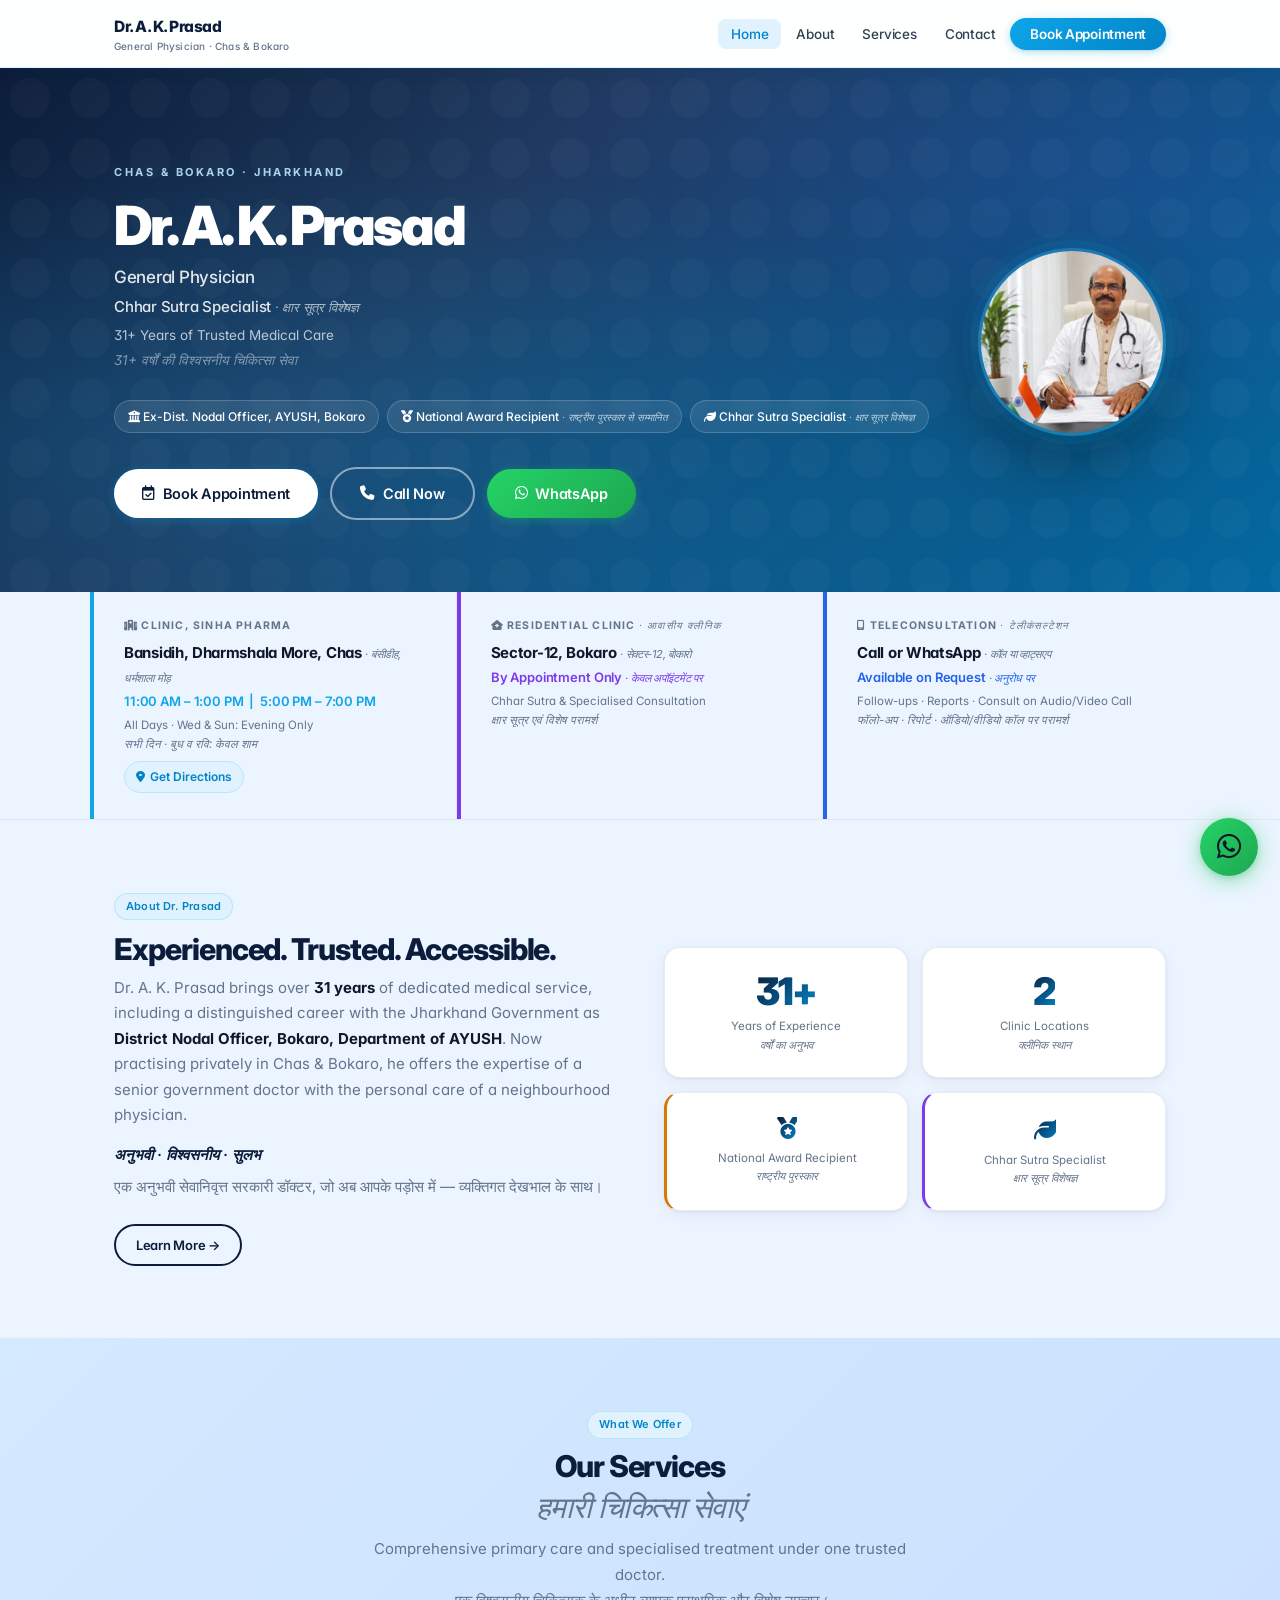
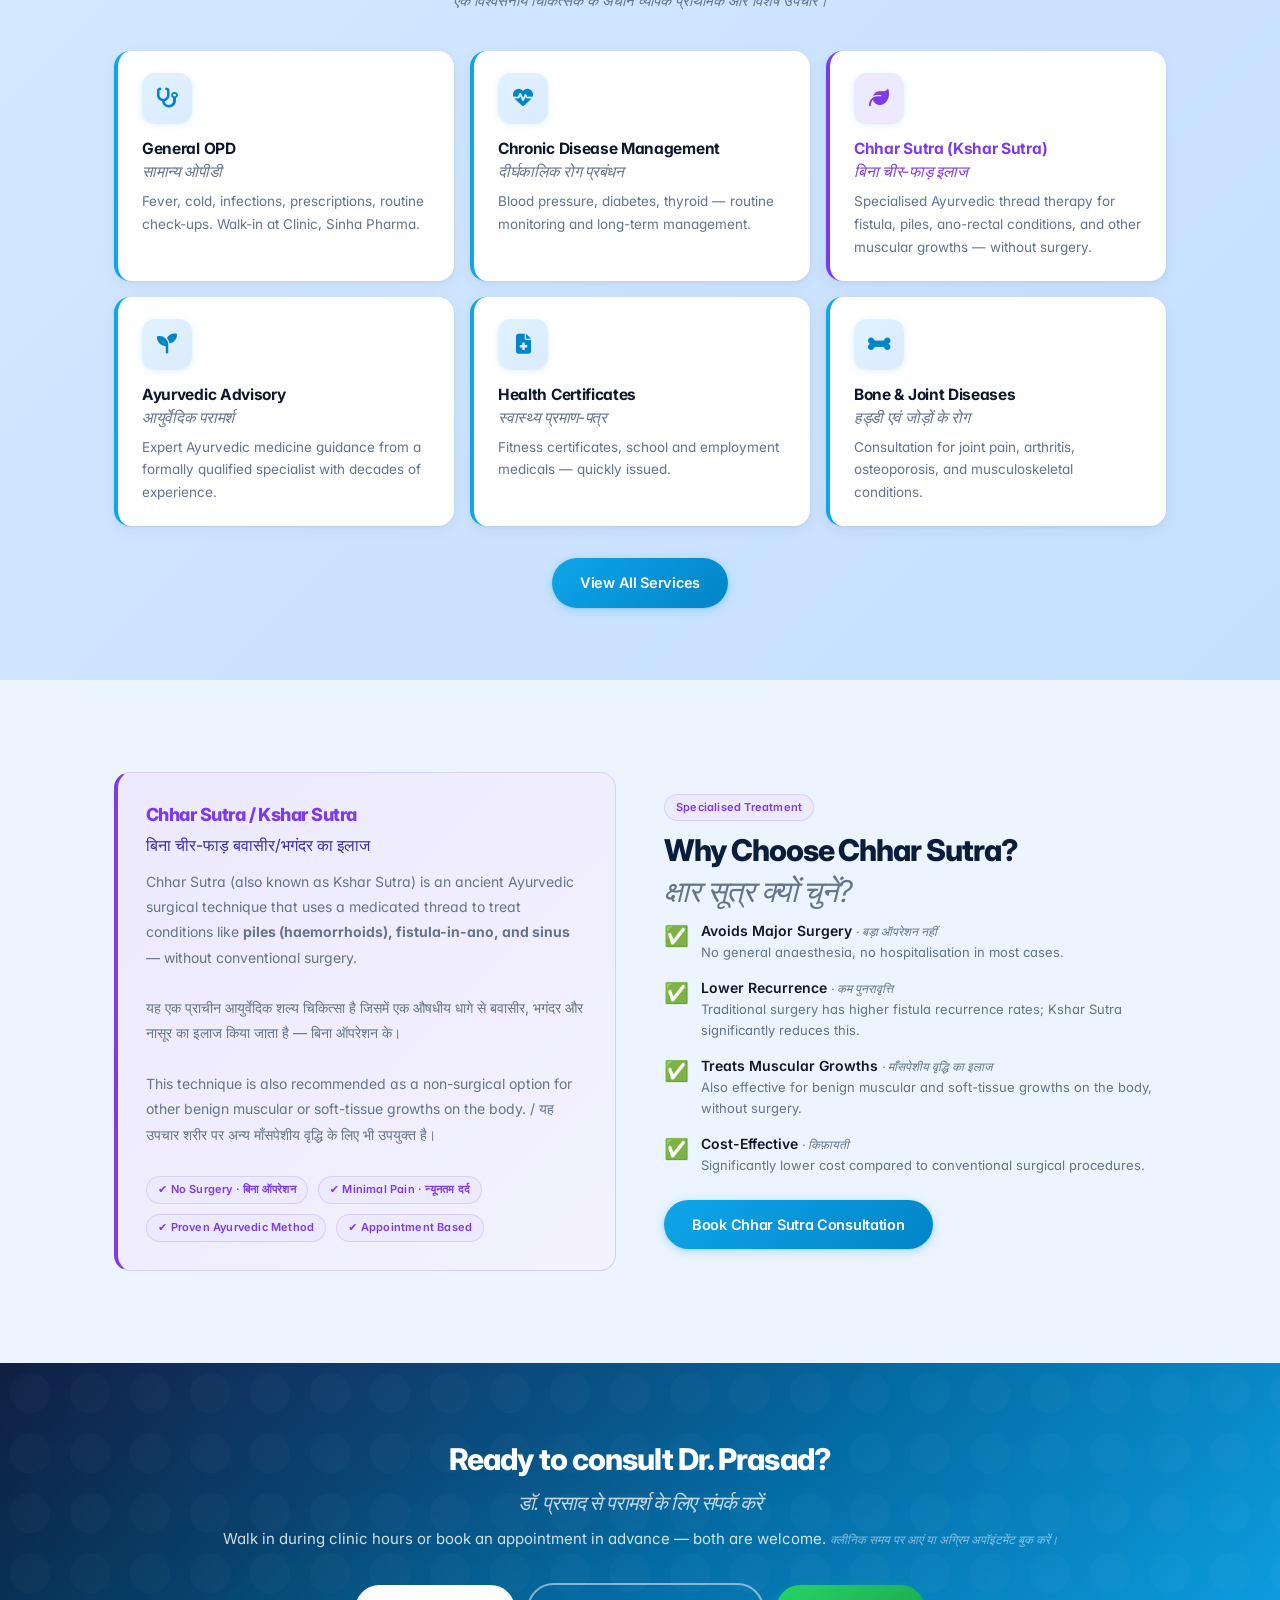
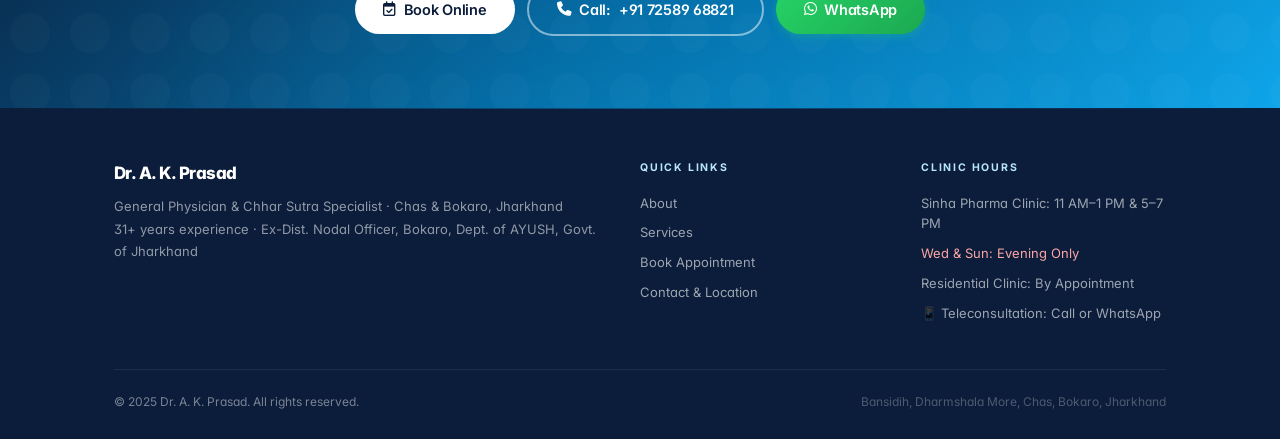
==== index.html @ d20ae463 "Initial deploy" ====
<!DOCTYPE html>
<html lang="en">
<head>
  <meta charset="UTF-8">
  <meta name="viewport" content="width=device-width, initial-scale=1.0">
  <!-- Primary Meta -->
  <meta name="description" content="Dr. A. K. Prasad — General Physician & Chhar Sutra Specialist in Chas & Bokaro, Jharkhand. 31+ years of trusted medical care. Ex-District Nodal Officer, AYUSH, Govt. of Jharkhand. Walk-in clinic at Bansidih, Dharmshala More, Chas.">
  <meta name="keywords" content="Dr Prasad, General Physician Chas, Bokaro doctor, Chhar Sutra specialist, Kshar Sutra Bokaro, AYUSH, Dharmshala More clinic, Sinha Pharma, डॉ प्रसाद, चास बोकारो डॉक्टर, बवासीर इलाज, भगंदर इलाज, क्षार सूत्र">
  <meta name="robots" content="index, follow">
  <meta name="author" content="Dr. A. K. Prasad">
  <meta name="geo.region" content="IN-JH">
  <meta name="geo.placename" content="Chas, Bokaro, Jharkhand, India">
  <!-- Open Graph -->
  <meta property="og:type" content="website">
  <meta property="og:locale" content="en_IN">
  <meta property="og:title" content="Dr. A. K. Prasad — General Physician & Chhar Sutra Specialist | Chas & Bokaro">
  <meta property="og:description" content="31+ years experience. Ex-Dist. Nodal Officer, AYUSH, Govt. of Jharkhand. Clinic at Bansidih, Dharmshala More, Chas. Walk-in & appointments available.">
  <!-- og:image: add when photo is available: <meta property="og:image" content="images/og-banner.jpg"> -->
  <!-- Twitter Card -->
  <meta name="twitter:card" content="summary">
  <meta name="twitter:title" content="Dr. A. K. Prasad | General Physician | Chas & Bokaro">
  <meta name="twitter:description" content="31+ years of trusted medical care. Chhar Sutra Specialist. Clinic at Bansidih, Dharmshala More, Chas, Bokaro, Jharkhand.">
  <title>Dr. A. K. Prasad | General Physician & Chhar Sutra Specialist | Chas, Bokaro</title>
  <link rel="stylesheet" href="css/style.css">
  <link rel="stylesheet" href="https://cdnjs.cloudflare.com/ajax/libs/font-awesome/6.5.1/css/all.min.css">
  <link rel="icon" href="data:image/svg+xml,<svg xmlns='http://www.w3.org/2000/svg' viewBox='0 0 100 100'><text y='.9em' font-size='90'>🩺</text></svg>">
  <!-- Structured Data — Physician + LocalBusiness -->
  <script type="application/ld+json">
  {
    "@context": "https://schema.org",
    "@type": ["Physician", "LocalBusiness"],
    "name": "Dr. A. K. Prasad",
    "description": "General Physician and Chhar Sutra (Kshar Sutra) Specialist with 31+ years of medical experience. Ex-District Nodal Officer, Bokaro, Department of AYUSH, Government of Jharkhand. National Award Recipient.",
    "medicalSpecialty": "GeneralPractice",
    "telephone": "+917258968821",
    "priceRange": "₹₹",
    "currenciesAccepted": "INR",
    "paymentAccepted": "Cash",
    "address": {
      "@type": "PostalAddress",
      "streetAddress": "Bansidih, Dharmshala More, Sinha Pharma",
      "addressLocality": "Chas",
      "addressRegion": "Jharkhand",
      "addressCountry": "IN"
    },
    "openingHoursSpecification": [
      {
        "@type": "OpeningHoursSpecification",
        "dayOfWeek": ["Monday","Tuesday","Wednesday","Thursday","Friday","Saturday"],
        "opens": "11:00",
        "closes": "13:00"
      },
      {
        "@type": "OpeningHoursSpecification",
        "dayOfWeek": ["Monday","Tuesday","Wednesday","Thursday","Friday","Saturday"],
        "opens": "17:00",
        "closes": "19:00"
      }
    ]
  }
  </script>
  <!-- Google Analytics 4 ─────────────────────────────────────────
       SETUP: analytics.google.com → Admin → Create property (free)
       Copy your Measurement ID and replace G-XXXXXXXXXX below (×2)
  ──────────────────────────────────────────────────────────────── -->
  <script async src="https://www.googletagmanager.com/gtag/js?id=G-XXXXXXXXXX"></script>
  <script>
    window.dataLayer = window.dataLayer || [];
    function gtag(){dataLayer.push(arguments);}
    gtag('js', new Date());
    gtag('config', 'G-XXXXXXXXXX', { send_page_view: true });
  </script>
</head>
<body>

<!-- NAVIGATION -->
<nav class="nav" role="navigation" aria-label="Main navigation">
  <div class="nav-inner">
    <a href="index.html" class="nav-logo">
      <span class="name">Dr. A. K. Prasad</span>
      <span class="tagline">General Physician · Chas &amp; Bokaro</span>
    </a>
    <ul class="nav-links" role="list">
      <li><a href="index.html">Home</a></li>
      <li><a href="about.html">About</a></li>
      <li><a href="services.html">Services</a></li>
      <li><a href="contact.html">Contact</a></li>
      <li><a href="appointment.html" class="btn-nav">Book Appointment</a></li>
    </ul>
    <button class="hamburger" id="hamburger" aria-label="Open menu" aria-expanded="false">
      <span></span><span></span><span></span>
    </button>
  </div>
</nav>
<div class="mobile-menu" id="mobileMenu" role="dialog" aria-label="Mobile navigation">
  <a href="index.html">Home</a>
  <a href="about.html">About</a>
  <a href="services.html">Services</a>
  <a href="contact.html">Contact</a>
  <a href="appointment.html" class="btn-mobile"><i class="fa-regular fa-calendar-check"></i> Book Appointment</a>
</div>

<!-- HERO -->
<header class="hero" role="banner">
  <div class="container">
    <div class="hero-inner">
      <div class="hero-content">
        <p class="hero-eyebrow">Chas &amp; Bokaro · Jharkhand</p>
        <h1 class="hero-name">Dr. A. K. Prasad</h1>
        <p class="hero-title">
          General Physician
        </p>
        <p class="hero-title" style="font-size:15px; margin-bottom:6px;">
          Chhar Sutra Specialist
          <span class="hi" style="display:inline; color:rgba(255,255,255,0.72); font-size:13px;"> · क्षार सूत्र विशेषज्ञ</span>
        </p>
        <p class="hero-subtitle">
          31+ Years of Trusted Medical Care
          <span class="hi" style="color:rgba(255,255,255,0.65); margin-top:4px;">31+ वर्षों की विश्वसनीय चिकित्सा सेवा</span>
        </p>
        <div class="hero-badges" role="list">
          <span class="hero-badge" role="listitem"><i class="fa-solid fa-building-columns"></i> Ex-Dist. Nodal Officer, AYUSH, Bokaro</span>
          <span class="hero-badge" role="listitem"><i class="fa-solid fa-medal"></i> National Award Recipient <span class="hi" style="display:inline; color:rgba(255,255,255,0.7); font-size:10px;">· राष्ट्रीय पुरस्कार से सम्मानित</span></span>
          <span class="hero-badge" role="listitem"><i class="fa-solid fa-leaf"></i> Chhar Sutra Specialist <span class="hi" style="display:inline; color:rgba(255,255,255,0.7); font-size:10px;">· क्षार सूत्र विशेषज्ञ</span></span>
        </div>
        <div class="btn-row">
          <a href="appointment.html#appt-heading" class="btn btn-primary" style="background:white; color:var(--green-deeper);">
            <i class="fa-regular fa-calendar-check"></i> Book Appointment
          </a>
          <a href="tel:+917258968821" class="btn btn-outline" style="border-color:rgba(255,255,255,0.5); color:white;">
            <i class="fa-solid fa-phone"></i> Call Now
          </a>
          <a href="https://wa.me/917258968821" class="btn btn-wa" target="_blank" rel="noopener">
            <i class="fa-brands fa-whatsapp"></i> WhatsApp
          </a>
        </div>
      </div>
      <div class="hero-photo" aria-label="Dr. A. K. Prasad photo">
        <img src="images/AKP_Image.jpeg" alt="Dr. A. K. Prasad — General Physician & Chhar Sutra Specialist, Chas & Bokaro">
      </div>
    </div>
  </div>
</header>

<!-- CLINIC TIMINGS STRIP -->
<div class="timing-strip" role="region" aria-label="Clinic timings">
  <div class="container" style="padding:0;">
    <div class="timing-cards">
      <div class="timing-card timing-card-accent-left">
        <div class="timing-card-label"><i class="fa-solid fa-hospital"></i> Clinic, Sinha Pharma</div>
        <div class="timing-card-name">
          Bansidih, Dharmshala More, Chas
          <span class="hi" style="display:inline; font-size:11px;">· बंसीडीह, धर्मशाला मोड़</span>
        </div>
        <div class="timing-card-hours">11:00 AM – 1:00 PM &nbsp;|&nbsp; 5:00 PM – 7:00 PM</div>
        <div class="timing-card-addr">
          All Days · Wed &amp; Sun: Evening Only
          <span class="hi">सभी दिन · बुध व रवि: केवल शाम</span>
        </div>
        <a href="https://maps.google.com/?q=Sinha+Pharma+Dharmshala+More+Bansidih+Chas+Bokaro+Jharkhand" target="_blank" rel="noopener" style="display:inline-flex; align-items:center; gap:5px; margin-top:9px; padding:5px 11px; background:#E0F2FE; color:#0284C7; border:1px solid #BAE6FD; border-radius:20px; font-size:12px; font-weight:600; text-decoration:none; transition:background 0.18s, color 0.18s;" onmouseover="this.style.background='#0284C7';this.style.color='#fff';" onmouseout="this.style.background='#E0F2FE';this.style.color='#0284C7';">
          <i class="fa-solid fa-location-dot"></i> Get Directions
        </a>
      </div>
      <div class="timing-card timing-card-accent-left2">
        <div class="timing-card-label">
          <i class="fa-solid fa-house-medical"></i> Residential Clinic
          <span class="hi" style="display:inline; font-size:10px;">· आवासीय क्लीनिक</span>
        </div>
        <div class="timing-card-name">
          Sector-12, Bokaro
          <span class="hi" style="display:inline; font-size:11px;">· सेक्टर-12, बोकारो</span>
        </div>
        <div class="timing-card-hours" style="color:var(--purple);">
          By Appointment Only
          <span class="hi" style="display:inline; font-size:11px; color:var(--purple);">· केवल अपॉइंटमेंट पर</span>
        </div>
        <div class="timing-card-addr">
          Chhar Sutra &amp; Specialised Consultation
          <span class="hi">क्षार सूत्र एवं विशेष परामर्श</span>
        </div>
      </div>
      <div class="timing-card timing-card-accent-left3">
        <div class="timing-card-label">
          <i class="fa-solid fa-mobile-screen"></i> Teleconsultation
          <span class="hi" style="display:inline; font-size:10px;">· टेलीकंसल्टेशन</span>
        </div>
        <div class="timing-card-name">
          Call or WhatsApp
          <span class="hi" style="display:inline; font-size:11px;">· कॉल या व्हाट्सएप</span>
        </div>
        <div class="timing-card-hours" style="color:#2563EB;">
          Available on Request
          <span class="hi" style="display:inline; font-size:11px; color:#2563EB;">· अनुरोध पर</span>
        </div>
        <div class="timing-card-addr">
          Follow-ups · Reports · Consult on Audio/Video Call
          <span class="hi">फॉलो-अप · रिपोर्ट · ऑडियो/वीडियो कॉल पर परामर्श</span>
        </div>
      </div>
    </div>
  </div>
</div>

<!-- ABOUT PREVIEW -->
<section class="section bg-white" aria-labelledby="about-heading">
  <div class="container">
    <div class="grid-2" style="align-items:center; gap:48px;">
      <div>
        <p class="badge badge-green" style="margin-bottom:12px;">About Dr. Prasad</p>
        <h2 class="section-title" id="about-heading">
          Experienced. Trusted. Accessible.
        </h2>
        <p style="font-size:15px; color:var(--text-muted); margin-bottom:16px; line-height:1.7;">
          Dr. A. K. Prasad brings over <strong style="color:var(--text)">31 years</strong> of dedicated medical service, including a distinguished career with the Jharkhand Government as <strong style="color:var(--text)">District Nodal Officer, Bokaro, Department of AYUSH</strong>. Now practising privately in Chas &amp; Bokaro, he offers the expertise of a senior government doctor with the personal care of a neighbourhood physician.
        </p>
        <p style="font-size:15px; color:var(--green-deeper); font-weight:600; font-style:italic; margin-bottom:8px; line-height:1.5;">
          अनुभवी · विश्वसनीय · सुलभ
        </p>
        <p style="font-size:15px; color:var(--text-muted); margin-bottom:24px; line-height:1.7;">
          एक अनुभवी सेवानिवृत्त सरकारी डॉक्टर, जो अब आपके पड़ोस में — व्यक्तिगत देखभाल के साथ।
        </p>
        <a href="about.html" class="btn btn-outline btn-sm">Learn More →</a>
      </div>
      <div class="grid-2" style="gap:14px;">
        <div class="stat-box">
          <div class="stat-num">31+</div>
          <div class="stat-label">
            Years of Experience
            <span class="hi" style="display:block; font-size:11px;">वर्षों का अनुभव</span>
          </div>
        </div>
        <div class="stat-box">
          <div class="stat-num">2</div>
          <div class="stat-label">
            Clinic Locations
            <span class="hi" style="display:block; font-size:11px;">क्लीनिक स्थान</span>
          </div>
        </div>
        <div class="stat-box" style="border-left: 3px solid var(--amber);">
          <div class="stat-num" style="color:var(--amber); font-size:22px;"><i class="fa-solid fa-medal"></i></div>
          <div class="stat-label">
            National Award Recipient
            <span class="hi" style="display:block; font-size:11px;">राष्ट्रीय पुरस्कार</span>
          </div>
        </div>
        <div class="stat-box" style="border-left: 3px solid var(--purple);">
          <div class="stat-num" style="color:var(--purple); font-size:24px;"><i class="fa-solid fa-leaf"></i></div>
          <div class="stat-label">
            Chhar Sutra Specialist
            <span class="hi" style="display:block; font-size:11px;">क्षार सूत्र विशेषज्ञ</span>
          </div>
        </div>
      </div>
    </div>
  </div>
</section>

<!-- SERVICES PREVIEW -->
<section class="section bg-green" aria-labelledby="services-heading">
  <div class="container">
    <div class="text-center">
      <p class="badge badge-green" style="margin-bottom:10px;">What We Offer</p>
      <h2 class="section-title" id="services-heading">
        Our Services
        <span class="hi">हमारी चिकित्सा सेवाएं</span>
      </h2>
      <p class="section-sub">
        Comprehensive primary care and specialised treatment under one trusted doctor.
        <span class="hi" style="display:block; margin-top:2px;">एक विश्वसनीय चिकित्सक के अधीन व्यापक प्राथमिक और विशेष उपचार।</span>
      </p>
    </div>
    <div class="grid-3" style="gap:16px;">
      <div class="service-card">
        <div class="card-icon"><i class="fa-solid fa-stethoscope"></i></div>
        <div class="card-title">
          General OPD
          <span class="hi">सामान्य ओपीडी</span>
        </div>
        <div class="card-body">Fever, cold, infections, prescriptions, routine check-ups. Walk-in at Clinic, Sinha Pharma.</div>
      </div>
      <div class="service-card">
        <div class="card-icon"><i class="fa-solid fa-heart-pulse"></i></div>
        <div class="card-title">
          Chronic Disease Management
          <span class="hi">दीर्घकालिक रोग प्रबंधन</span>
        </div>
        <div class="card-body">Blood pressure, diabetes, thyroid — routine monitoring and long-term management.</div>
      </div>
      <div class="service-card purple">
        <div class="card-icon" style="background:var(--purple-light);"><i class="fa-solid fa-leaf" style="color:var(--purple);"></i></div>
        <div class="card-title" style="color:var(--purple);">
          Chhar Sutra (Kshar Sutra)
          <span class="hi" style="color:var(--purple);">बिना चीर-फाड़ इलाज</span>
        </div>
        <div class="card-body">Specialised Ayurvedic thread therapy for fistula, piles, ano-rectal conditions, and other muscular growths — without surgery.</div>
      </div>
      <div class="service-card">
        <div class="card-icon"><i class="fa-solid fa-seedling"></i></div>
        <div class="card-title">
          Ayurvedic Advisory
          <span class="hi">आयुर्वेदिक परामर्श</span>
        </div>
        <div class="card-body">Expert Ayurvedic medicine guidance from a formally qualified specialist with decades of experience.</div>
      </div>
      <div class="service-card">
        <div class="card-icon"><i class="fa-solid fa-file-medical"></i></div>
        <div class="card-title">
          Health Certificates
          <span class="hi">स्वास्थ्य प्रमाण-पत्र</span>
        </div>
        <div class="card-body">Fitness certificates, school and employment medicals — quickly issued.</div>
      </div>
      <div class="service-card">
        <div class="card-icon"><i class="fa-solid fa-bone"></i></div>
        <div class="card-title">
          Bone &amp; Joint Diseases
          <span class="hi">हड्डी एवं जोड़ों के रोग</span>
        </div>
        <div class="card-body">Consultation for joint pain, arthritis, osteoporosis, and musculoskeletal conditions.</div>
      </div>
    </div>
    <div style="text-align:center; margin-top:32px;">
      <a href="services.html" class="btn btn-primary">View All Services</a>
    </div>
  </div>
</section>

<!-- CHHAR SUTRA SPOTLIGHT -->
<section class="section bg-white" aria-labelledby="chhar-heading">
  <div class="container">
    <div class="grid-2" style="align-items:center; gap:48px;">
      <div class="chhar-highlight">
        <div class="title">Chhar Sutra / Kshar Sutra</div>
        <div class="hindi">बिना चीर-फाड़ बवासीर/भगंदर का इलाज</div>
        <p>
          Chhar Sutra (also known as Kshar Sutra) is an ancient Ayurvedic surgical technique that uses a medicated thread to treat conditions like <strong>piles (haemorrhoids), fistula-in-ano, and sinus</strong> — without conventional surgery.
        </p>
        <br>
        <p>
          यह एक प्राचीन आयुर्वेदिक शल्य चिकित्सा है जिसमें एक औषधीय धागे से बवासीर, भगंदर और नासूर का इलाज किया जाता है — बिना ऑपरेशन के।
        </p>
        <br>
        <p>
          This technique is also recommended as a non-surgical option for other benign muscular or soft-tissue growths on the body. / यह उपचार शरीर पर अन्य माँसपेशीय वृद्धि के लिए भी उपयुक्त है।
        </p>
        <br>
        <div style="display:flex; gap:10px; flex-wrap:wrap; margin-top:4px;">
          <span class="badge badge-purple">✔ No Surgery · बिना ऑपरेशन</span>
          <span class="badge badge-purple">✔ Minimal Pain · न्यूनतम दर्द</span>
          <span class="badge badge-purple">✔ Proven Ayurvedic Method</span>
          <span class="badge badge-purple">✔ Appointment Based</span>
        </div>
      </div>
      <div>
        <p class="badge badge-purple" style="margin-bottom:12px;">Specialised Treatment</p>
        <h2 class="section-title" id="chhar-heading">
          Why Choose Chhar Sutra?
          <span class="hi">क्षार सूत्र क्यों चुनें?</span>
        </h2>
        <div style="display:flex; flex-direction:column; gap:14px; margin-top:4px;">
          <div style="display:flex; gap:12px; align-items:flex-start;">
            <span style="font-size:20px; flex-shrink:0;">✅</span>
            <div>
              <div style="font-size:14px; font-weight:600; color:var(--text);">
                Avoids Major Surgery
                <span class="hi" style="display:inline; font-size:12px;">· बड़ा ऑपरेशन नहीं</span>
              </div>
              <div style="font-size:13px; color:var(--text-muted);">No general anaesthesia, no hospitalisation in most cases.</div>
            </div>
          </div>
          <div style="display:flex; gap:12px; align-items:flex-start;">
            <span style="font-size:20px; flex-shrink:0;">✅</span>
            <div>
              <div style="font-size:14px; font-weight:600; color:var(--text);">
                Lower Recurrence
                <span class="hi" style="display:inline; font-size:12px;">· कम पुनरावृत्ति</span>
              </div>
              <div style="font-size:13px; color:var(--text-muted);">Traditional surgery has higher fistula recurrence rates; Kshar Sutra significantly reduces this.</div>
            </div>
          </div>
          <div style="display:flex; gap:12px; align-items:flex-start;">
            <span style="font-size:20px; flex-shrink:0;">✅</span>
            <div>
              <div style="font-size:14px; font-weight:600; color:var(--text);">
                Treats Muscular Growths
                <span class="hi" style="display:inline; font-size:12px;">· माँसपेशीय वृद्धि का इलाज</span>
              </div>
              <div style="font-size:13px; color:var(--text-muted);">Also effective for benign muscular and soft-tissue growths on the body, without surgery.</div>
            </div>
          </div>
          <div style="display:flex; gap:12px; align-items:flex-start;">
            <span style="font-size:20px; flex-shrink:0;">✅</span>
            <div>
              <div style="font-size:14px; font-weight:600; color:var(--text);">
                Cost-Effective
                <span class="hi" style="display:inline; font-size:12px;">· किफ़ायती</span>
              </div>
              <div style="font-size:13px; color:var(--text-muted);">Significantly lower cost compared to conventional surgical procedures.</div>
            </div>
          </div>
        </div>
        <div style="margin-top:24px;">
          <a href="appointment.html#appt-heading" class="btn btn-primary">Book Chhar Sutra Consultation</a>
        </div>
      </div>
    </div>
  </div>
</section>

<!-- CTA BANNER -->
<section class="cta-banner" aria-label="Book appointment call to action">
  <div class="container">
    <h2>
      Ready to consult Dr. Prasad?
      <span class="hi" style="color:rgba(255,255,255,0.75); font-size:20px; font-weight:400; margin-top:6px;">डॉ. प्रसाद से परामर्श के लिए संपर्क करें</span>
    </h2>
    <p>
      Walk in during clinic hours or book an appointment in advance — both are welcome.
      <span class="hi" style="display:inline; color:rgba(255,255,255,0.65); font-size:12px;"> क्लीनिक समय पर आएं या अग्रिम अपॉइंटमेंट बुक करें।</span>
    </p>
    <div class="btn-row" style="justify-content:center;">
      <a href="appointment.html#appt-heading" class="btn" style="background:white; color:var(--green-deeper);"><i class="fa-regular fa-calendar-check"></i> Book Online</a>
      <a href="tel:+917258968821" class="btn btn-outline" style="border-color:rgba(255,255,255,0.5);color:white;"><i class="fa-solid fa-phone"></i> Call: <span class="phone-num">+91 72589 68821</span></a>
      <a href="https://wa.me/917258968821" class="btn btn-wa" target="_blank" rel="noopener"><i class="fa-brands fa-whatsapp"></i> WhatsApp</a>
    </div>
  </div>
</section>

<!-- FOOTER -->
<footer class="footer" role="contentinfo">
  <div class="container">
    <div class="footer-grid">
      <div class="footer-brand">
        <div class="name">Dr. A. K. Prasad</div>
        <p class="desc">General Physician &amp; Chhar Sutra Specialist · Chas &amp; Bokaro, Jharkhand<br>31+ years experience · Ex-Dist. Nodal Officer, Bokaro, Dept. of AYUSH, Govt. of Jharkhand</p>
      </div>
      <div class="footer-col">
        <h4>Quick Links</h4>
        <a href="about.html">About</a>
        <a href="services.html">Services</a>
        <a href="appointment.html#appt-heading">Book Appointment</a>
        <a href="contact.html">Contact &amp; Location</a>
      </div>
      <div class="footer-col">
        <h4>Clinic Hours</h4>
        <a href="contact.html">Sinha Pharma Clinic: 11 AM–1 PM &amp; 5–7 PM</a>
        <a href="contact.html" style="color:#FCA5A5;">Wed &amp; Sun: Evening Only</a>
        <a href="contact.html">Residential Clinic: By Appointment</a>
        <a href="appointment.html#appt-heading">📱 Teleconsultation: Call or WhatsApp</a>
      </div>
    </div>
    <div class="footer-bottom">
      <p>© 2025 Dr. A. K. Prasad. All rights reserved.</p>
      <p style="font-size:12px; opacity:0.6;">Bansidih, Dharmshala More, Chas, Bokaro, Jharkhand</p>
    </div>
  </div>
</footer>

<!-- WhatsApp Floating Button -->
<a href="https://wa.me/917258968821" class="wa-float" target="_blank" rel="noopener" aria-label="Chat on WhatsApp"><i class="fa-brands fa-whatsapp"></i></a>

<script src="js/main.js"></script>
</body>
</html>
---- css/style.css ----
/* ============================================================
   Dr. A. K. Prasad — Website Stylesheet
   Mobile-first · Performance-optimised · Bilingual
   ============================================================ */

@import url('https://fonts.googleapis.com/css2?family=Inter:ital,wght@0,300;0,400;0,500;0,600;0,700;0,800;0,900;1,400&display=swap');

/* --- CSS Variables ----------------------------------------- */
:root {
  --green:        #0EA5E9;
  --green-dark:   #0284C7;
  --green-deeper: #0B1D3A;
  --green-light:  #E0F2FE;
  --green-mid:    #BAE6FD;
  --purple:       #7C3AED;
  --purple-light: #EDE9FE;
  --amber:        #D97706;
  --amber-light:  #FEF3C7;
  --white:        #FFFFFF;
  --bg:           #E8F2FF;
  --card-bg:      #FFFFFF;
  --text:         #0F172A;
  --text-mid:     #334155;
  --text-muted:   #64748B;
  --border:       #BAE6FD;
  --border-light: #E2E8F0;

  --shadow-sm:    0 1px 2px rgba(15,23,42,0.05);
  --shadow:       0 1px 3px rgba(15,23,42,0.06), 0 4px 16px rgba(15,23,42,0.05);
  --shadow-md:    0 4px 16px rgba(15,23,42,0.08), 0 1px 4px rgba(15,23,42,0.05);
  --shadow-hover: 0 8px 32px rgba(14,165,233,0.16), 0 2px 8px rgba(15,23,42,0.07);
  --shadow-blue:  0 8px 24px rgba(14,165,233,0.22), 0 2px 8px rgba(15,23,42,0.06);

  --radius:    16px;
  --radius-sm: 10px;
  --radius-xs: 6px;

  --ease:      cubic-bezier(0.4, 0, 0.2, 1);
  --ease-out:  cubic-bezier(0, 0, 0.2, 1);
  --ease-spring: cubic-bezier(0.34, 1.56, 0.64, 1);

  --font:   'Inter', -apple-system, BlinkMacSystemFont, 'Segoe UI', system-ui, sans-serif;
  --nav-h:  68px;
}

/* --- Reset -------------------------------------------------- */
*, *::before, *::after { box-sizing: border-box; margin: 0; padding: 0; }
html { scroll-behavior: smooth; -webkit-text-size-adjust: 100%; }
body {
  font-family: var(--font);
  background: var(--bg);
  color: var(--text);
  line-height: 1.6;
  font-size: 16px;
  min-height: 100vh;
  -webkit-font-smoothing: antialiased;
  -moz-osx-font-smoothing: grayscale;
  font-feature-settings: 'cv11','ss01';
}
img { max-width: 100%; display: block; }
a { color: inherit; text-decoration: none; }
button { cursor: pointer; font-family: var(--font); }
ul { list-style: none; }

/* --- Navigation -------------------------------------------- */
.nav {
  position: sticky; top: 0; z-index: 100;
  background: rgba(255,255,255,0.95);
  backdrop-filter: blur(20px) saturate(180%);
  -webkit-backdrop-filter: blur(20px) saturate(180%);
  border-bottom: 1px solid rgba(186,230,253,0.5);
  box-shadow: 0 1px 0 rgba(14,165,233,0.06), 0 4px 16px rgba(15,23,42,0.04);
  height: var(--nav-h);
  display: flex; align-items: center;
  transition: box-shadow 0.3s var(--ease);
}
.nav-inner {
  width: 100%; max-width: 1100px; margin: 0 auto;
  padding: 0 24px;
  display: flex; align-items: center; justify-content: space-between; gap: 16px;
}
.nav-logo { display: flex; flex-direction: column; text-decoration: none; }
.nav-logo .name {
  font-size: 15.5px; font-weight: 800;
  color: var(--green-deeper);
  white-space: nowrap;
  letter-spacing: -0.03em;
}
.nav-logo .tagline {
  font-size: 10px; color: var(--text-muted);
  line-height: 1.2; white-space: nowrap;
  letter-spacing: 0.02em; font-weight: 500;
}
.nav-links { display: flex; align-items: center; gap: 2px; }
.nav-links a {
  padding: 7px 13px;
  font-size: 13.5px; font-weight: 500;
  color: var(--text-mid);
  border-radius: 8px;
  transition: color 0.18s var(--ease), background 0.18s var(--ease);
  letter-spacing: -0.015em;
  position: relative;
}
.nav-links a:hover:not(.btn-nav),
.nav-links a.active:not(.btn-nav) {
  color: var(--green-dark);
  background: var(--green-light);
}
.nav-links .btn-nav {
  background: linear-gradient(135deg, var(--green) 0%, var(--green-dark) 100%);
  color: var(--white) !important;
  padding: 8px 20px !important;
  border-radius: 100px;
  font-size: 13.5px; font-weight: 600;
  letter-spacing: -0.02em;
  box-shadow: 0 2px 10px rgba(14,165,233,0.32), 0 1px 2px rgba(15,23,42,0.1);
  transition: all 0.22s var(--ease-spring);
}
.nav-links .btn-nav:hover {
  background: linear-gradient(135deg, var(--green-dark) 0%, #023E7A 100%) !important;
  box-shadow: 0 4px 18px rgba(14,165,233,0.42), 0 2px 6px rgba(15,23,42,0.12);
  transform: translateY(-2px) scale(1.02);
}
.nav-links .btn-nav:active { transform: translateY(0) scale(0.98); }

.hamburger {
  display: none; flex-direction: column; gap: 5px;
  background: none; border: none; padding: 8px;
  border-radius: var(--radius-sm);
}
.hamburger span {
  display: block; width: 22px; height: 2px;
  background: var(--text); border-radius: 2px;
  transition: all 0.28s var(--ease);
}

.mobile-menu {
  display: none; position: fixed; inset: var(--nav-h) 0 0 0;
  background: rgba(255,255,255,0.98);
  backdrop-filter: blur(20px);
  -webkit-backdrop-filter: blur(20px);
  z-index: 99; padding: 20px;
  flex-direction: column; gap: 3px;
  border-top: 1px solid var(--border-light);
}
.mobile-menu.open { display: flex; }
.mobile-menu a {
  padding: 13px 16px;
  font-size: 15.5px; font-weight: 500;
  color: var(--text-mid);
  border-radius: var(--radius-sm);
  border-bottom: 1px solid var(--border-light);
  letter-spacing: -0.015em;
  transition: color 0.15s, background 0.15s;
}
.mobile-menu a:last-child { border-bottom: none; }
.mobile-menu a:hover, .mobile-menu a.active {
  color: var(--green-dark); background: var(--green-light);
}
.mobile-menu .btn-mobile {
  margin-top: 12px;
  background: linear-gradient(135deg, var(--green) 0%, var(--green-dark) 100%);
  color: var(--white) !important;
  text-align: center; border-radius: 100px;
  padding: 15px !important; border: none; font-weight: 600;
  box-shadow: 0 4px 14px rgba(14,165,233,0.32);
}

/* --- Layout utilities -------------------------------------- */
.container { width: 100%; max-width: 1100px; margin: 0 auto; padding: 0 24px; }
.section    { padding: 72px 0; }
.section-sm { padding: 44px 0; }

.section-title {
  font-size: clamp(22px, 4vw, 30px);
  font-weight: 800; color: var(--green-deeper);
  margin-bottom: 8px;
  letter-spacing: -0.035em;
  line-height: 1.15;
}
.section-sub {
  font-size: 15px; color: var(--text-muted);
  margin-bottom: 40px; max-width: 560px;
  line-height: 1.75;
}
.grid-2 { display: grid; grid-template-columns: 1fr 1fr; gap: 24px; }
.grid-3 { display: grid; grid-template-columns: repeat(3,1fr); gap: 20px; }
.grid-4 { display: grid; grid-template-columns: repeat(4,1fr); gap: 16px; }
.text-center { text-align: center; }
.text-center .section-sub { margin-left: auto; margin-right: auto; }

/* --- Cards ------------------------------------------------- */
.card {
  background: var(--card-bg);
  border: 1px solid rgba(226,232,240,0.8);
  border-radius: var(--radius);
  padding: 26px;
  box-shadow: var(--shadow);
  transition: box-shadow 0.28s var(--ease), transform 0.28s var(--ease), border-color 0.28s var(--ease);
  position: relative;
  overflow: hidden;
}
.card::before {
  content: '';
  position: absolute; top: 0; left: 0; right: 0;
  height: 3px;
  background: linear-gradient(90deg, var(--green) 0%, var(--green-dark) 100%);
  opacity: 0;
  transition: opacity 0.28s var(--ease);
  border-radius: var(--radius) var(--radius) 0 0;
}
.card:hover {
  box-shadow: var(--shadow-hover);
  transform: translateY(-4px);
  border-color: var(--border);
}
.card:hover::before { opacity: 1; }

.card-icon {
  width: 50px; height: 50px; border-radius: 13px;
  background: linear-gradient(135deg, var(--green-light) 0%, #DBEAFE 100%);
  display: flex; align-items: center; justify-content: center;
  font-size: 22px; margin-bottom: 16px;
  box-shadow: 0 2px 8px rgba(14,165,233,0.12), 0 1px 2px rgba(15,23,42,0.06);
  transition: transform 0.25s var(--ease-spring), box-shadow 0.25s var(--ease);
}
.card:hover .card-icon {
  transform: scale(1.08);
  box-shadow: 0 4px 16px rgba(14,165,233,0.2);
}
.card-icon i { font-size: 20px; color: var(--green-dark); }
.service-card.purple .card-icon i { color: var(--purple); }
.info-icon i { color: var(--green-dark); }

.card-title {
  font-size: 15.5px; font-weight: 700; color: var(--text); margin-bottom: 7px;
  letter-spacing: -0.02em; line-height: 1.3;
}
.card-body { font-size: 13.5px; color: var(--text-muted); line-height: 1.7; }

/* --- Buttons ----------------------------------------------- */
.btn {
  display: inline-flex; align-items: center; justify-content: center;
  gap: 8px; padding: 13px 28px;
  font-size: 14.5px; font-weight: 600;
  border-radius: 100px; border: none;
  text-decoration: none; cursor: pointer;
  transition: all 0.22s var(--ease-spring);
  min-height: 48px;
  letter-spacing: -0.02em;
  position: relative; overflow: hidden;
}
.btn::after {
  content: '';
  position: absolute; inset: 0; border-radius: inherit;
  background: rgba(255,255,255,0);
  transition: background 0.18s;
}
.btn:hover::after { background: rgba(255,255,255,0.08); }
.btn:active { transform: scale(0.97) !important; }

.btn-primary {
  background: linear-gradient(135deg, var(--green) 0%, var(--green-dark) 100%);
  color: var(--white);
  box-shadow: 0 2px 10px rgba(14,165,233,0.3), 0 1px 2px rgba(15,23,42,0.08);
}
.btn-primary:hover {
  background: linear-gradient(135deg, var(--green-dark) 0%, #023E7A 100%);
  transform: translateY(-2px);
  box-shadow: 0 6px 22px rgba(14,165,233,0.42), 0 2px 6px rgba(15,23,42,0.1);
}
.btn-outline {
  background: transparent; color: var(--green-deeper);
  border: 2px solid var(--green-deeper);
}
.btn-outline:hover {
  background: var(--green-deeper); color: var(--white);
  box-shadow: 0 4px 14px rgba(11,29,58,0.22);
  transform: translateY(-2px);
}
.btn-wa {
  background: linear-gradient(135deg, #25D366 0%, #1DA851 100%);
  color: var(--white);
  box-shadow: 0 2px 10px rgba(37,211,102,0.3);
}
.btn-wa:hover {
  background: linear-gradient(135deg, #1DA851 0%, #157A3D 100%);
  box-shadow: 0 6px 20px rgba(37,211,102,0.42);
  transform: translateY(-2px);
}
.btn-call {
  background: linear-gradient(135deg, #3B82F6 0%, #2563EB 100%);
  color: var(--white);
  box-shadow: 0 2px 10px rgba(59,130,246,0.3);
}
.btn-call:hover {
  background: linear-gradient(135deg, #2563EB 0%, #1D4ED8 100%);
  transform: translateY(-2px);
  box-shadow: 0 6px 18px rgba(59,130,246,0.42);
}
.btn-sm { padding: 9px 20px; font-size: 13px; min-height: 38px; }
.btn-row { display: flex; flex-wrap: wrap; gap: 12px; align-items: center; }

/* --- Badges ------------------------------------------------ */
.badge {
  display: inline-flex; align-items: center;
  font-size: 11px; font-weight: 600;
  padding: 4px 11px; border-radius: 100px;
  letter-spacing: 0.2px;
  border: 1px solid transparent;
}
.badge-green  { background: var(--green-light);   color: var(--green-dark);   border-color: rgba(14,165,233,0.18); }
.badge-purple { background: var(--purple-light);  color: var(--purple);       border-color: rgba(124,58,237,0.16); }
.badge-amber  { background: var(--amber-light);   color: var(--amber);        border-color: rgba(217,119,6,0.18); }

/* --- Bilingual (Hindi) text --------------------------------- */
.hi {
  display: block; font-size: 1em;
  color: var(--text-muted); font-style: italic;
  line-height: 1.4; margin-top: 2px; font-weight: 400;
}

/* --- Hero (index.html) ------------------------------------- */
.hero {
  background: linear-gradient(135deg, #0B1D3A 0%, #1E3A5F 35%, #0D4F7E 65%, #0369A1 100%);
  color: var(--white);
  padding: 96px 0 72px;
  position: relative; overflow: hidden;
}
.hero::before {
  content: '';
  position: absolute; inset: 0;
  background:
    radial-gradient(ellipse at 15% 70%, rgba(14,165,233,0.18) 0%, transparent 55%),
    radial-gradient(ellipse at 85% 20%, rgba(124,58,237,0.10) 0%, transparent 45%),
    radial-gradient(ellipse at 50% 100%, rgba(14,165,233,0.08) 0%, transparent 50%);
  pointer-events: none;
}
.hero::after {
  content: '';
  position: absolute; inset: 0;
  background: url("data:image/svg+xml,%3Csvg width='60' height='60' viewBox='0 0 60 60' xmlns='http://www.w3.org/2000/svg'%3E%3Cg fill='none' fill-rule='evenodd'%3E%3Cg fill='%23ffffff' fill-opacity='0.025'%3E%3Ccircle cx='30' cy='30' r='20'/%3E%3C/g%3E%3C/g%3E%3C/svg%3E");
  pointer-events: none;
}
.hero-inner {
  display: grid; grid-template-columns: 1fr auto;
  gap: 48px; align-items: center;
  position: relative; z-index: 1;
}
.hero-eyebrow {
  font-size: 11px; font-weight: 700; letter-spacing: 2.5px;
  text-transform: uppercase; margin-bottom: 16px;
  color: var(--green-mid); opacity: 0.9;
}
.hero-name {
  font-size: clamp(30px, 5vw, 54px);
  font-weight: 900; line-height: 1.05; margin-bottom: 10px;
  letter-spacing: -0.045em;
}
.hero-title  { font-size: 17px; opacity: 0.88; margin-bottom: 4px; font-weight: 500; letter-spacing: -0.015em; }
.hero-subtitle { font-size: 13.5px; opacity: 0.7; margin-bottom: 30px; }
.hero-badges { display: flex; flex-wrap: wrap; gap: 8px; margin-bottom: 34px; }
.hero-badge {
  background: rgba(255,255,255,0.09);
  border: 1px solid rgba(255,255,255,0.18);
  color: white; font-size: 12px; font-weight: 500;
  padding: 6px 13px; border-radius: 100px;
  backdrop-filter: blur(6px); -webkit-backdrop-filter: blur(6px);
  transition: background 0.2s var(--ease), border-color 0.2s var(--ease), transform 0.2s var(--ease-spring);
}
.hero-badge:hover {
  background: rgba(255,255,255,0.16);
  border-color: rgba(255,255,255,0.35);
  transform: translateY(-1px);
}
.hero-photo {
  width: 188px; height: 188px; border-radius: 50%;
  border: 3px solid rgba(14,165,233,0.4);
  box-shadow:
    0 0 0 8px rgba(14,165,233,0.09),
    0 0 0 16px rgba(14,165,233,0.04),
    0 24px 64px rgba(0,0,0,0.35);
  background: rgba(255,255,255,0.07);
  display: flex; align-items: center; justify-content: center;
  flex-shrink: 0; overflow: hidden;
  animation: hero-glow 3.5s ease-in-out infinite;
}
@keyframes hero-glow {
  0%,100% { box-shadow: 0 0 0 8px rgba(14,165,233,0.09), 0 0 0 16px rgba(14,165,233,0.04), 0 24px 64px rgba(0,0,0,0.35); }
  50%      { box-shadow: 0 0 0 10px rgba(14,165,233,0.14), 0 0 0 20px rgba(14,165,233,0.06), 0 24px 64px rgba(0,0,0,0.35); }
}
.hero-photo-placeholder { font-size: 64px; opacity: 0.6; user-select: none; }
.hero-photo img { width: 100%; height: 100%; object-fit: cover; object-position: 20% 20%; }

/* --- Timing cards ------------------------------------------ */
.timing-strip {
  background: #EBF4FF;
  border-bottom: 1px solid var(--border-light);
  box-shadow: 0 4px 20px rgba(15,23,42,0.05);
  padding: 0;
}
.timing-cards { display: grid; grid-template-columns: 1fr 1fr 1fr; }
.timing-card {
  padding: 26px 30px;
  border-right: 1px solid var(--border-light);
  position: relative;
  transition: background 0.22s var(--ease);
}
.timing-card:hover { background: #DCF0FF; }
.timing-card:last-child { border-right: none; }
.timing-card-label {
  font-size: 10.5px; font-weight: 700; letter-spacing: 1.2px; text-transform: uppercase;
  color: var(--text-muted); margin-bottom: 6px;
}
.timing-card-name {
  font-size: 15px; font-weight: 700; color: var(--text); margin-bottom: 2px;
  letter-spacing: -0.02em;
}
.timing-card-hours {
  font-size: 13px; font-weight: 600; color: var(--green);
  letter-spacing: -0.01em;
}
.timing-card-addr { font-size: 11.5px; color: var(--text-muted); margin-top: 4px; }
.timing-card-accent-left  { border-left: 4px solid var(--green); }
.timing-card-accent-left2 { border-left: 4px solid var(--purple); }
.timing-card-accent-left3 { border-left: 4px solid #2563EB; }

/* --- Section backgrounds ----------------------------------- */
.bg-white { background: #EBF4FF; }
.bg-green  { background: linear-gradient(135deg, #D5E9FF 0%, #C5DFFF 100%); }

/* --- Service cards ----------------------------------------- */
.service-card {
  border-left: 4px solid var(--green);
  background: var(--card-bg);
  border-radius: var(--radius);
  padding: 22px 24px;
  box-shadow: var(--shadow);
  transition: box-shadow 0.28s var(--ease), transform 0.28s var(--ease);
  position: relative; overflow: hidden;
}
.service-card::after {
  content: '';
  position: absolute; inset: 0;
  background: linear-gradient(135deg, rgba(14,165,233,0.03) 0%, transparent 60%);
  opacity: 0; transition: opacity 0.28s;
}
.service-card.purple { border-left-color: var(--purple); }
.service-card.purple .card-icon { background: var(--purple-light); }
.service-card.purple::after { background: linear-gradient(135deg, rgba(124,58,237,0.03) 0%, transparent 60%); }
.service-card:hover { box-shadow: var(--shadow-hover); transform: translateY(-3px); }
.service-card:hover::after { opacity: 1; }

/* --- Timeline --------------------------------------------- */
.timeline { position: relative; padding-left: 30px; }
.timeline::before {
  content: '';
  position: absolute; left: 8px; top: 8px; bottom: 8px;
  width: 2px;
  background: linear-gradient(to bottom, var(--green-mid), var(--border), transparent);
  border-radius: 2px;
}
.timeline-item { position: relative; margin-bottom: 30px; }
.timeline-dot {
  position: absolute; left: -26px; top: 3px;
  width: 16px; height: 16px; border-radius: 50%;
  background: var(--green); border: 3px solid var(--white);
  box-shadow: 0 0 0 3px var(--green-mid), 0 2px 8px rgba(14,165,233,0.25);
  transition: transform 0.22s var(--ease-spring), box-shadow 0.22s var(--ease);
}
.timeline-item:hover .timeline-dot {
  transform: scale(1.25);
  box-shadow: 0 0 0 4px var(--green-mid), 0 4px 12px rgba(14,165,233,0.35);
}
.timeline-year {
  font-size: 10.5px; font-weight: 800; color: var(--green);
  letter-spacing: 1.2px; text-transform: uppercase; margin-bottom: 3px;
}
.timeline-title {
  font-size: 14.5px; font-weight: 700; color: var(--text); margin-bottom: 5px;
  letter-spacing: -0.02em; line-height: 1.35;
}
.timeline-desc { font-size: 13px; color: var(--text-muted); line-height: 1.7; }

/* --- Stat boxes -------------------------------------------- */
.stat-box {
  background: var(--card-bg);
  border: 1px solid rgba(226,232,240,0.8);
  border-radius: var(--radius);
  padding: 24px;
  text-align: center;
  box-shadow: var(--shadow);
  transition: box-shadow 0.28s var(--ease), transform 0.28s var(--ease), border-color 0.28s var(--ease);
  position: relative; overflow: hidden;
}
.stat-box::before {
  content: '';
  position: absolute; top: 0; left: 0; right: 0; height: 3px;
  background: linear-gradient(90deg, var(--green) 0%, var(--green-dark) 100%);
  opacity: 0; transition: opacity 0.25s;
}
.stat-box:hover { box-shadow: var(--shadow-hover); transform: translateY(-3px); border-color: var(--border); }
.stat-box:hover::before { opacity: 1; }
.stat-num {
  font-size: clamp(28px, 5vw, 38px);
  font-weight: 900; color: var(--green-deeper);
  line-height: 1; letter-spacing: -0.05em;
  background: linear-gradient(135deg, var(--green-deeper) 0%, var(--green-dark) 100%);
  -webkit-background-clip: text; -webkit-text-fill-color: transparent;
  background-clip: text;
  display: inline-block;
}
.stat-label { font-size: 11.5px; color: var(--text-muted); margin-top: 6px; line-height: 1.5; }

/* --- Contact / info rows ----------------------------------- */
.info-row {
  display: flex; gap: 14px; align-items: flex-start;
  padding: 16px 0; border-bottom: 1px solid var(--border-light);
  transition: padding-left 0.2s var(--ease);
}
.info-row:last-child { border-bottom: none; }
.info-row:hover { padding-left: 4px; }
.info-icon {
  width: 42px; height: 42px; border-radius: 11px;
  background: linear-gradient(135deg, var(--green-light) 0%, #DBEAFE 100%);
  flex-shrink: 0;
  display: flex; align-items: center; justify-content: center;
  font-size: 18px;
  box-shadow: 0 2px 8px rgba(14,165,233,0.12);
  transition: transform 0.22s var(--ease-spring);
}
.info-row:hover .info-icon { transform: scale(1.08); }
.info-label { font-size: 10.5px; font-weight: 700; color: var(--text-muted); text-transform: uppercase; letter-spacing: 0.6px; }
.info-value { font-size: 14px; font-weight: 500; color: var(--text); margin-top: 2px; line-height: 1.5; }

/* --- Map embed -------------------------------------------- */
.map-wrap {
  border-radius: var(--radius); overflow: hidden;
  box-shadow: var(--shadow-hover);
  border: 1px solid var(--border-light);
}
.map-wrap iframe { display: block; width: 100%; height: 300px; border: none; }

/* --- Appointment form -------------------------------------- */
.form-wrap {
  background: var(--card-bg);
  border: 1px solid rgba(226,232,240,0.8);
  border-radius: var(--radius);
  padding: 34px;
  box-shadow: var(--shadow-md);
}
.form-group { margin-bottom: 20px; }
.form-label {
  display: block; font-size: 12.5px; font-weight: 700;
  color: var(--text); margin-bottom: 7px;
  letter-spacing: -0.01em; text-transform: uppercase; letter-spacing: 0.4px;
}
.form-label .hint { font-weight: 400; color: var(--text-muted); text-transform: none; letter-spacing: 0; }
.form-input, .form-select, .form-textarea {
  width: 100%; padding: 12px 16px;
  font-size: 14px; font-family: var(--font);
  border: 1.5px solid var(--border-light);
  border-radius: var(--radius-sm);
  background: var(--bg);
  color: var(--text);
  outline: none;
  transition: border-color 0.2s var(--ease), box-shadow 0.2s var(--ease), background 0.2s var(--ease);
}
.form-input:focus, .form-select:focus, .form-textarea:focus {
  border-color: var(--green);
  box-shadow: 0 0 0 3px rgba(14,165,233,0.14);
  background: var(--white);
}
.form-input:hover:not(:focus), .form-select:hover:not(:focus), .form-textarea:hover:not(:focus) {
  border-color: var(--green-mid);
}
.form-textarea { resize: vertical; min-height: 96px; }
.form-row { display: grid; grid-template-columns: 1fr 1fr; gap: 16px; }
.form-note { font-size: 12px; color: var(--text-muted); margin-top: 8px; line-height: 1.6; }

/* --- WhatsApp floating button ------------------------------ */
.wa-float {
  position: fixed; bottom: 24px; right: 22px; z-index: 999;
  width: 58px; height: 58px; border-radius: 50%;
  background: linear-gradient(135deg, #25D366 0%, #1DA851 100%);
  box-shadow: 0 4px 20px rgba(37,211,102,0.5), 0 2px 6px rgba(0,0,0,0.12);
  display: flex; align-items: center; justify-content: center;
  font-size: 28px; text-decoration: none;
  transition: transform 0.25s var(--ease-spring), box-shadow 0.25s var(--ease);
  animation: wa-pulse 2.8s ease-in-out infinite;
}
.wa-float:hover {
  transform: scale(1.14);
  box-shadow: 0 8px 28px rgba(37,211,102,0.6);
}
@keyframes wa-pulse {
  0%,100% { box-shadow: 0 4px 20px rgba(37,211,102,0.5), 0 2px 6px rgba(0,0,0,0.12); }
  50%      { box-shadow: 0 4px 28px rgba(37,211,102,0.7), 0 0 0 10px rgba(37,211,102,0.08); }
}

/* --- CTA banner -------------------------------------------- */
.cta-banner {
  background: linear-gradient(135deg, #0B1D3A 0%, #0369A1 55%, #0EA5E9 100%);
  color: var(--white); padding: 72px 0; text-align: center;
  position: relative; overflow: hidden;
}
.cta-banner::before {
  content: '';
  position: absolute; inset: 0;
  background:
    radial-gradient(ellipse at 50% 120%, rgba(14,165,233,0.22) 0%, transparent 60%),
    radial-gradient(ellipse at 20% -20%, rgba(124,58,237,0.08) 0%, transparent 50%);
  pointer-events: none;
}
.cta-banner::after {
  content: '';
  position: absolute; inset: 0;
  background: url("data:image/svg+xml,%3Csvg width='60' height='60' viewBox='0 0 60 60' xmlns='http://www.w3.org/2000/svg'%3E%3Cg fill='none'%3E%3Cg fill='%23ffffff' fill-opacity='0.02'%3E%3Ccircle cx='30' cy='30' r='20'/%3E%3C/g%3E%3C/g%3E%3C/svg%3E");
  pointer-events: none;
}
.cta-banner h2 {
  font-size: clamp(22px, 4vw, 30px); font-weight: 800; margin-bottom: 10px;
  letter-spacing: -0.03em; position: relative; z-index: 1;
}
.cta-banner p {
  font-size: 15px; opacity: 0.82; margin-bottom: 32px;
  position: relative; z-index: 1;
}
.cta-banner .btn-row { position: relative; z-index: 1; }
.cta-banner .btn-outline { border-color: rgba(255,255,255,0.45); color: var(--white); }
.cta-banner .btn-outline:hover { background: rgba(255,255,255,0.14); border-color: rgba(255,255,255,0.8); color: var(--white); }

/* --- Footer ----------------------------------------------- */
.footer {
  background: #0B1D3A;
  color: rgba(255,255,255,0.7);
  padding: 52px 0 28px;
  position: relative; overflow: hidden;
}
.footer::before {
  content: '';
  position: absolute; top: 0; left: 0; right: 0; height: 1px;
  background: linear-gradient(90deg, transparent, rgba(14,165,233,0.4), transparent);
}
.footer-grid { display: grid; grid-template-columns: 2fr 1fr 1fr; gap: 36px; margin-bottom: 36px; }
.footer-brand .name {
  font-size: 17px; font-weight: 800; color: var(--white); margin-bottom: 8px;
  letter-spacing: -0.03em;
}
.footer-brand .desc { font-size: 13px; line-height: 1.75; color: rgba(255,255,255,0.55); }
.footer-col h4 {
  font-size: 10.5px; font-weight: 700; letter-spacing: 1.8px; text-transform: uppercase;
  color: var(--green-mid); margin-bottom: 16px;
}
.footer-col a {
  display: block; font-size: 13px; margin-bottom: 9px;
  color: rgba(255,255,255,0.6);
  transition: color 0.18s var(--ease), padding-left 0.18s var(--ease);
}
.footer-col a:hover { color: var(--white); padding-left: 4px; }
.footer-bottom {
  border-top: 1px solid rgba(255,255,255,0.07);
  padding-top: 22px;
  display: flex; justify-content: space-between; align-items: center; flex-wrap: wrap; gap: 8px;
}
.footer-bottom p { font-size: 12px; color: rgba(255,255,255,0.45); }

/* --- Success/alert ---------------------------------------- */
.alert-success {
  background: var(--green-light); border: 1px solid var(--green-mid);
  border-radius: var(--radius-sm); padding: 14px 18px;
  font-size: 14px; color: var(--green-deeper); display: none;
}

/* --- Chhar Sutra highlight --------------------------------- */
.chhar-highlight {
  background: linear-gradient(135deg, var(--purple-light) 0%, #F3F2FE 100%);
  border: 1px solid #D4D1F9;
  border-left: 4px solid var(--purple);
  border-radius: var(--radius);
  padding: 28px; margin: 20px 0;
}
.chhar-highlight .title {
  font-size: 18px; font-weight: 800; color: var(--purple); margin-bottom: 4px;
  letter-spacing: -0.03em;
}
.chhar-highlight .hindi { font-size: 16px; color: #3730A3; margin-bottom: 10px; }
.chhar-highlight p { font-size: 14px; color: var(--text-muted); line-height: 1.8; }

/* --- Page hero (inner pages) ------------------------------ */
.page-hero {
  background: linear-gradient(135deg, #0B1D3A 0%, #1E3A5F 50%, #0D4F7E 100%);
  color: var(--white); padding: 56px 0 48px;
  position: relative; overflow: hidden;
}
.page-hero::before {
  content: '';
  position: absolute; inset: 0;
  background:
    radial-gradient(ellipse at 80% 50%, rgba(14,165,233,0.14) 0%, transparent 50%),
    radial-gradient(ellipse at 10% 80%, rgba(14,165,233,0.07) 0%, transparent 40%);
  pointer-events: none;
}
.page-hero .container { position: relative; z-index: 1; }
.page-hero h1 {
  font-size: clamp(26px, 4vw, 38px); font-weight: 800; margin-bottom: 10px;
  letter-spacing: -0.04em; line-height: 1.1;
}
.page-hero p { font-size: 15px; opacity: 0.78; line-height: 1.7; }

/* --- Responsive -------------------------------------------- */
@media (max-width: 768px) {
  .nav-links { display: none; }
  .hamburger { display: flex; }
  .hero-inner { grid-template-columns: 1fr; }
  .hero-photo { width: 120px; height: 120px; order: -1; margin: 0 auto; }
  .hero-photo-placeholder { font-size: 48px; }
  .timing-cards { grid-template-columns: 1fr; }
  .timing-card { border-right: none; border-bottom: 1px solid var(--border-light); }
  .grid-2, .grid-3, .grid-4, .form-row { grid-template-columns: 1fr; }
  .footer-grid { grid-template-columns: 1fr; gap: 24px; }
  .footer-bottom { flex-direction: column; text-align: center; }
  .hero { padding: 56px 0 48px; }
  .hero-badges { gap: 6px; }
  .wa-float { bottom: 16px; right: 14px; width: 52px; height: 52px; font-size: 24px; }
  .container { padding: 0 20px; }
}
@media (max-width: 480px) {
  .section { padding: 48px 0; }
  .form-wrap { padding: 22px; }
  .btn-row { flex-direction: column; align-items: stretch; }
  .btn-row .btn { justify-content: center; }
  .hero-name { font-size: 27px; }
  .stat-num { -webkit-text-fill-color: var(--green-deeper); }
}
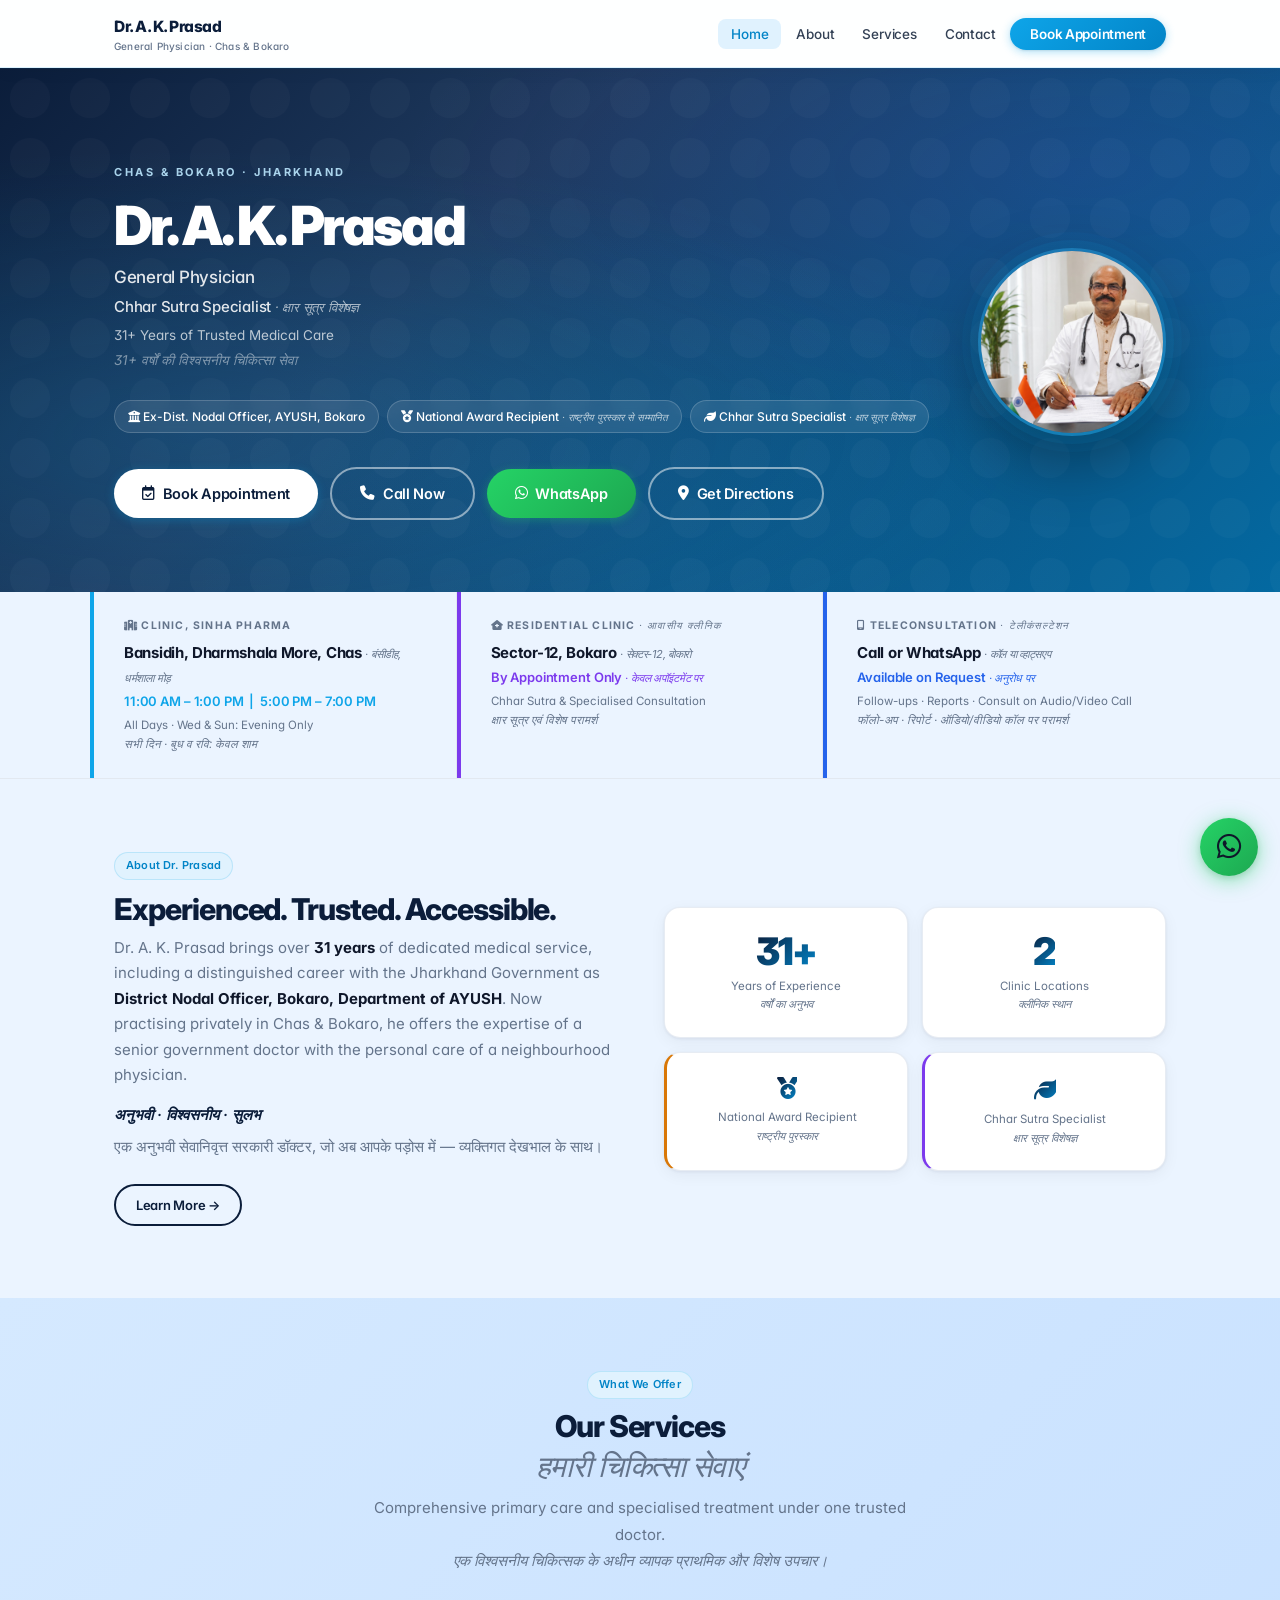
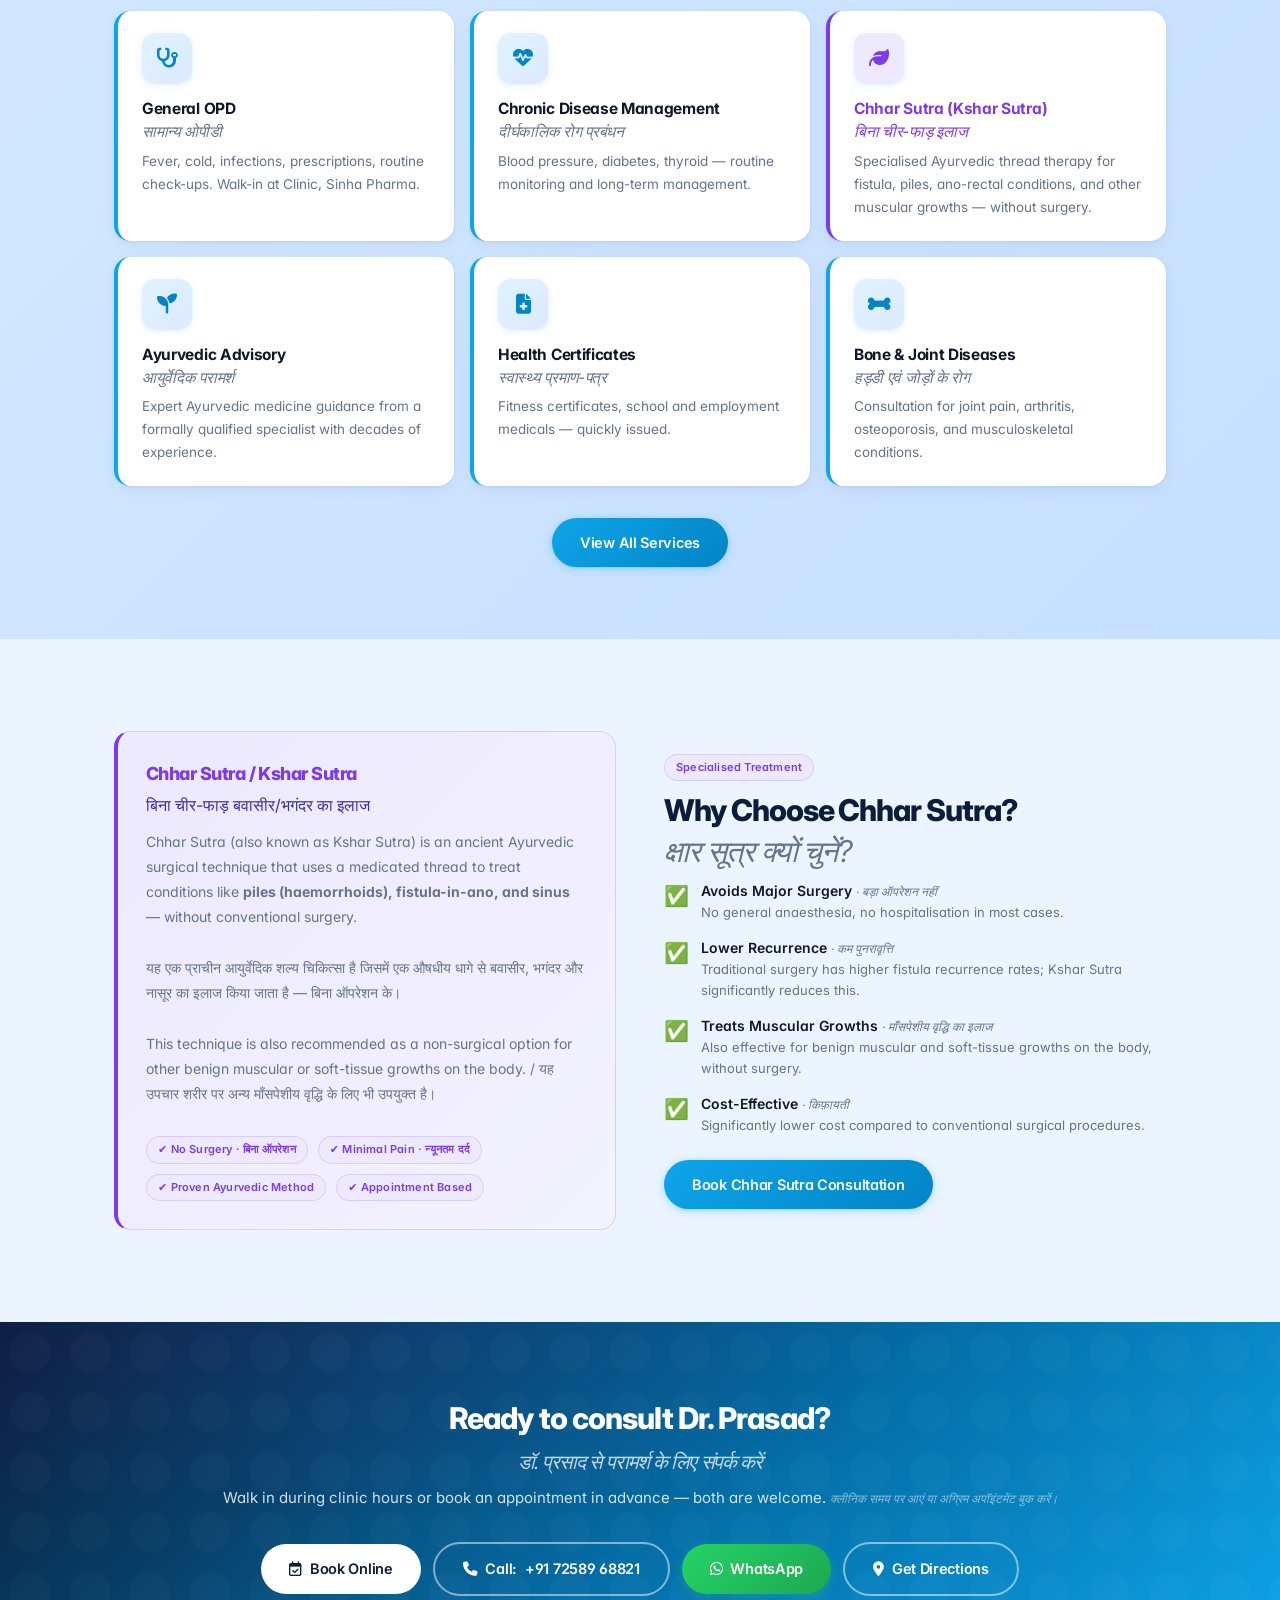
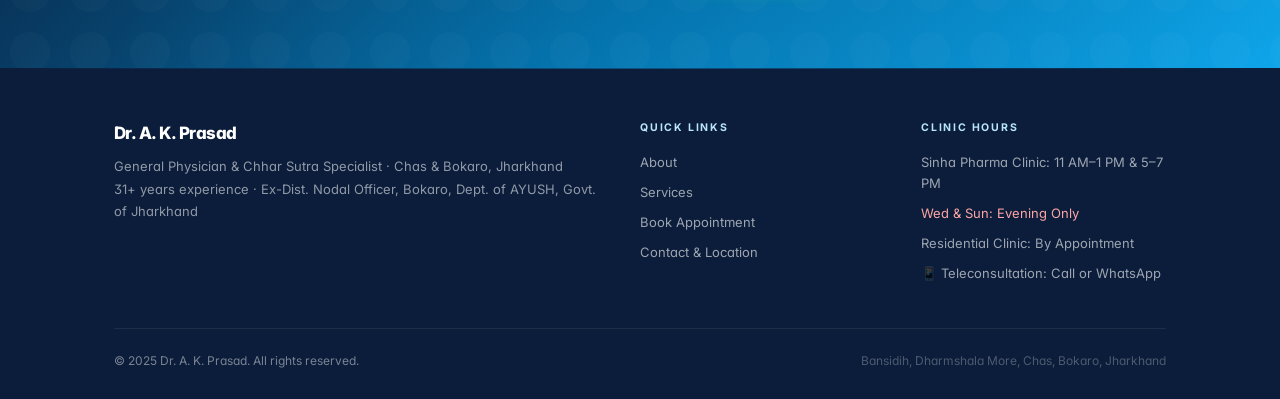
==== commit 40452780: "Move Get Directions button to hero and CTA banner Removed from Sinha Pharma timing card; added along" ====
--- a/index.html
+++ b/index.html
@@ -133,6 +133,9 @@
           <a href="https://wa.me/917258968821" class="btn btn-wa" target="_blank" rel="noopener">
             <i class="fa-brands fa-whatsapp"></i> WhatsApp
           </a>
+          <a href="https://maps.google.com/?q=Sinha+Pharma+Dharmshala+More+Bansidih+Chas+Bokaro+Jharkhand" class="btn btn-outline" target="_blank" rel="noopener" style="border-color:rgba(255,255,255,0.5); color:white;">
+            <i class="fa-solid fa-location-dot"></i> Get Directions
+          </a>
         </div>
       </div>
       <div class="hero-photo" aria-label="Dr. A. K. Prasad photo">
@@ -157,9 +160,6 @@
           All Days · Wed &amp; Sun: Evening Only
           <span class="hi">सभी दिन · बुध व रवि: केवल शाम</span>
         </div>
-        <a href="https://maps.google.com/?q=Sinha+Pharma+Dharmshala+More+Bansidih+Chas+Bokaro+Jharkhand" target="_blank" rel="noopener" style="display:inline-flex; align-items:center; gap:5px; margin-top:9px; padding:5px 11px; background:#E0F2FE; color:#0284C7; border:1px solid #BAE6FD; border-radius:20px; font-size:12px; font-weight:600; text-decoration:none; transition:background 0.18s, color 0.18s;" onmouseover="this.style.background='#0284C7';this.style.color='#fff';" onmouseout="this.style.background='#E0F2FE';this.style.color='#0284C7';">
-          <i class="fa-solid fa-location-dot"></i> Get Directions
-        </a>
       </div>
       <div class="timing-card timing-card-accent-left2">
         <div class="timing-card-label">
@@ -422,6 +422,7 @@
       <a href="appointment.html#appt-heading" class="btn" style="background:white; color:var(--green-deeper);"><i class="fa-regular fa-calendar-check"></i> Book Online</a>
       <a href="tel:+917258968821" class="btn btn-outline" style="border-color:rgba(255,255,255,0.5);color:white;"><i class="fa-solid fa-phone"></i> Call: <span class="phone-num">+91 72589 68821</span></a>
       <a href="https://wa.me/917258968821" class="btn btn-wa" target="_blank" rel="noopener"><i class="fa-brands fa-whatsapp"></i> WhatsApp</a>
+      <a href="https://maps.google.com/?q=Sinha+Pharma+Dharmshala+More+Bansidih+Chas+Bokaro+Jharkhand" class="btn btn-outline" target="_blank" rel="noopener" style="border-color:rgba(255,255,255,0.5);color:white;"><i class="fa-solid fa-location-dot"></i> Get Directions</a>
     </div>
   </div>
 </section>
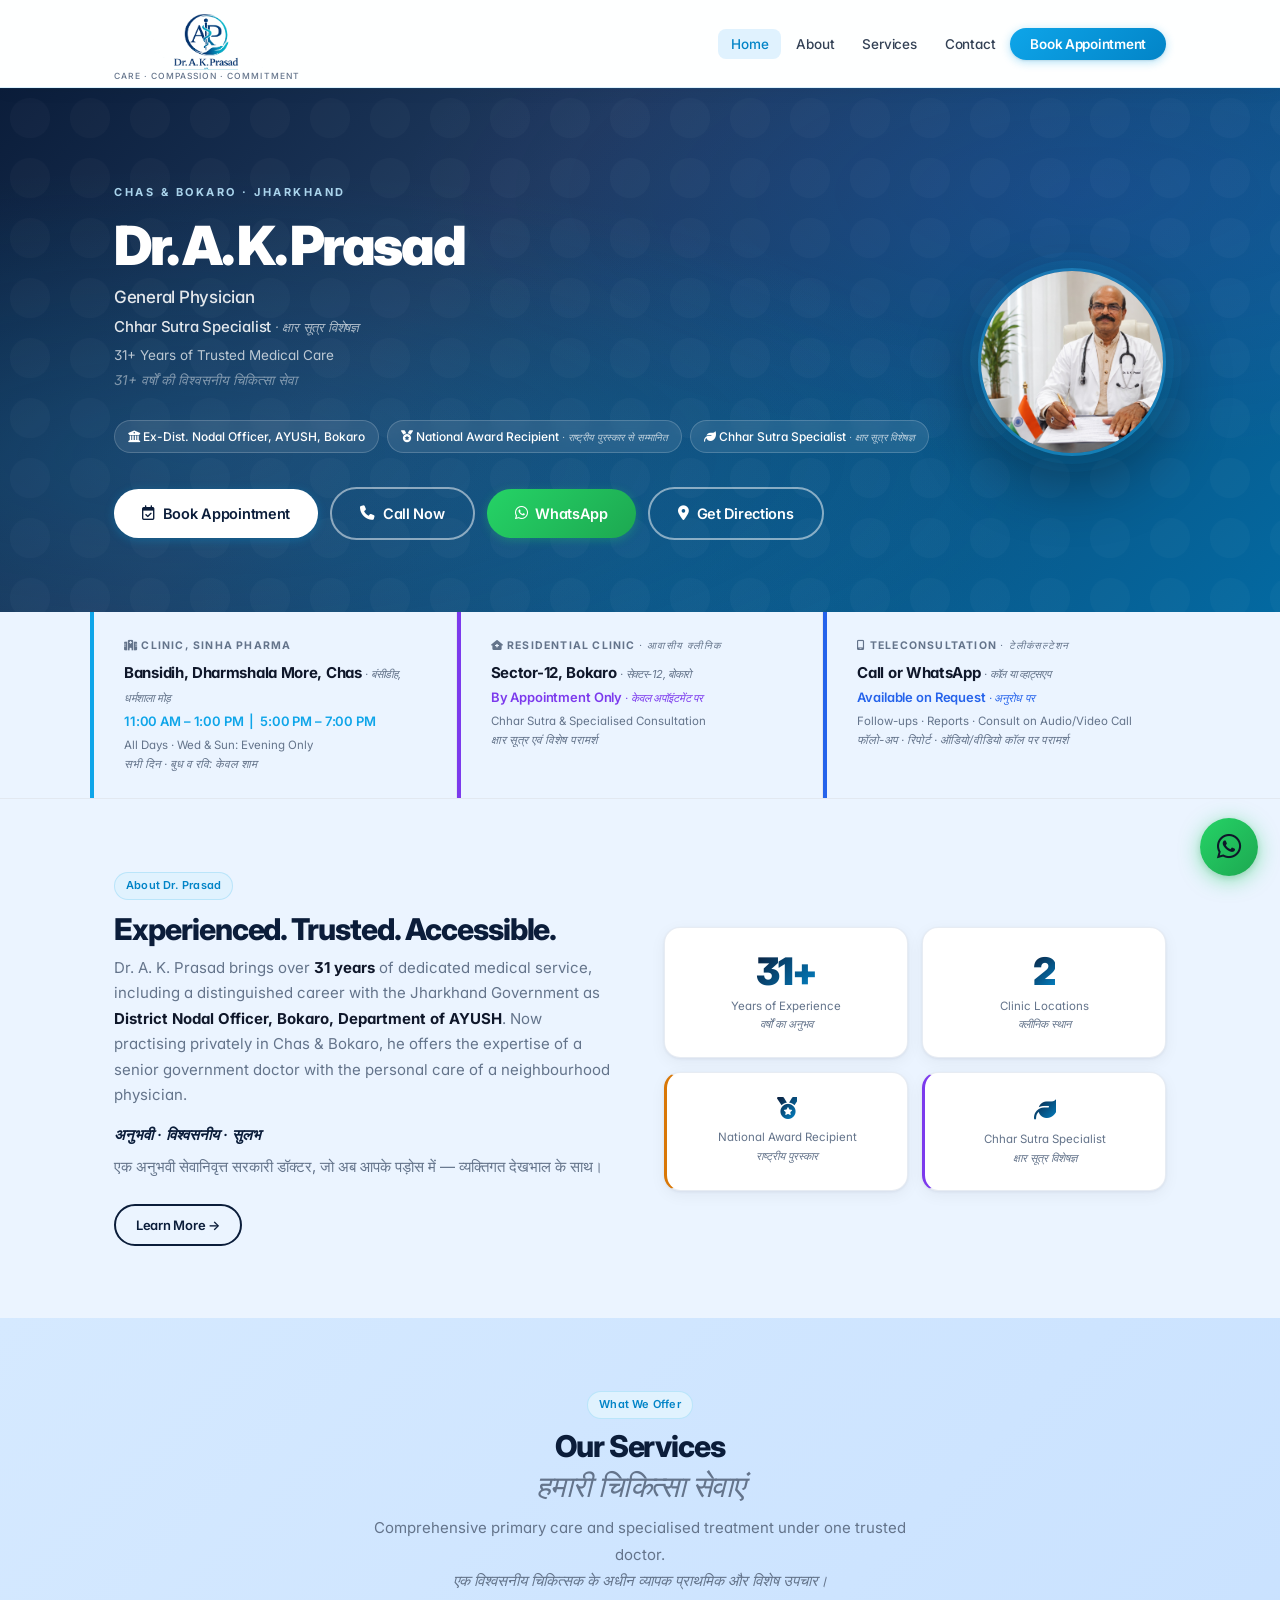
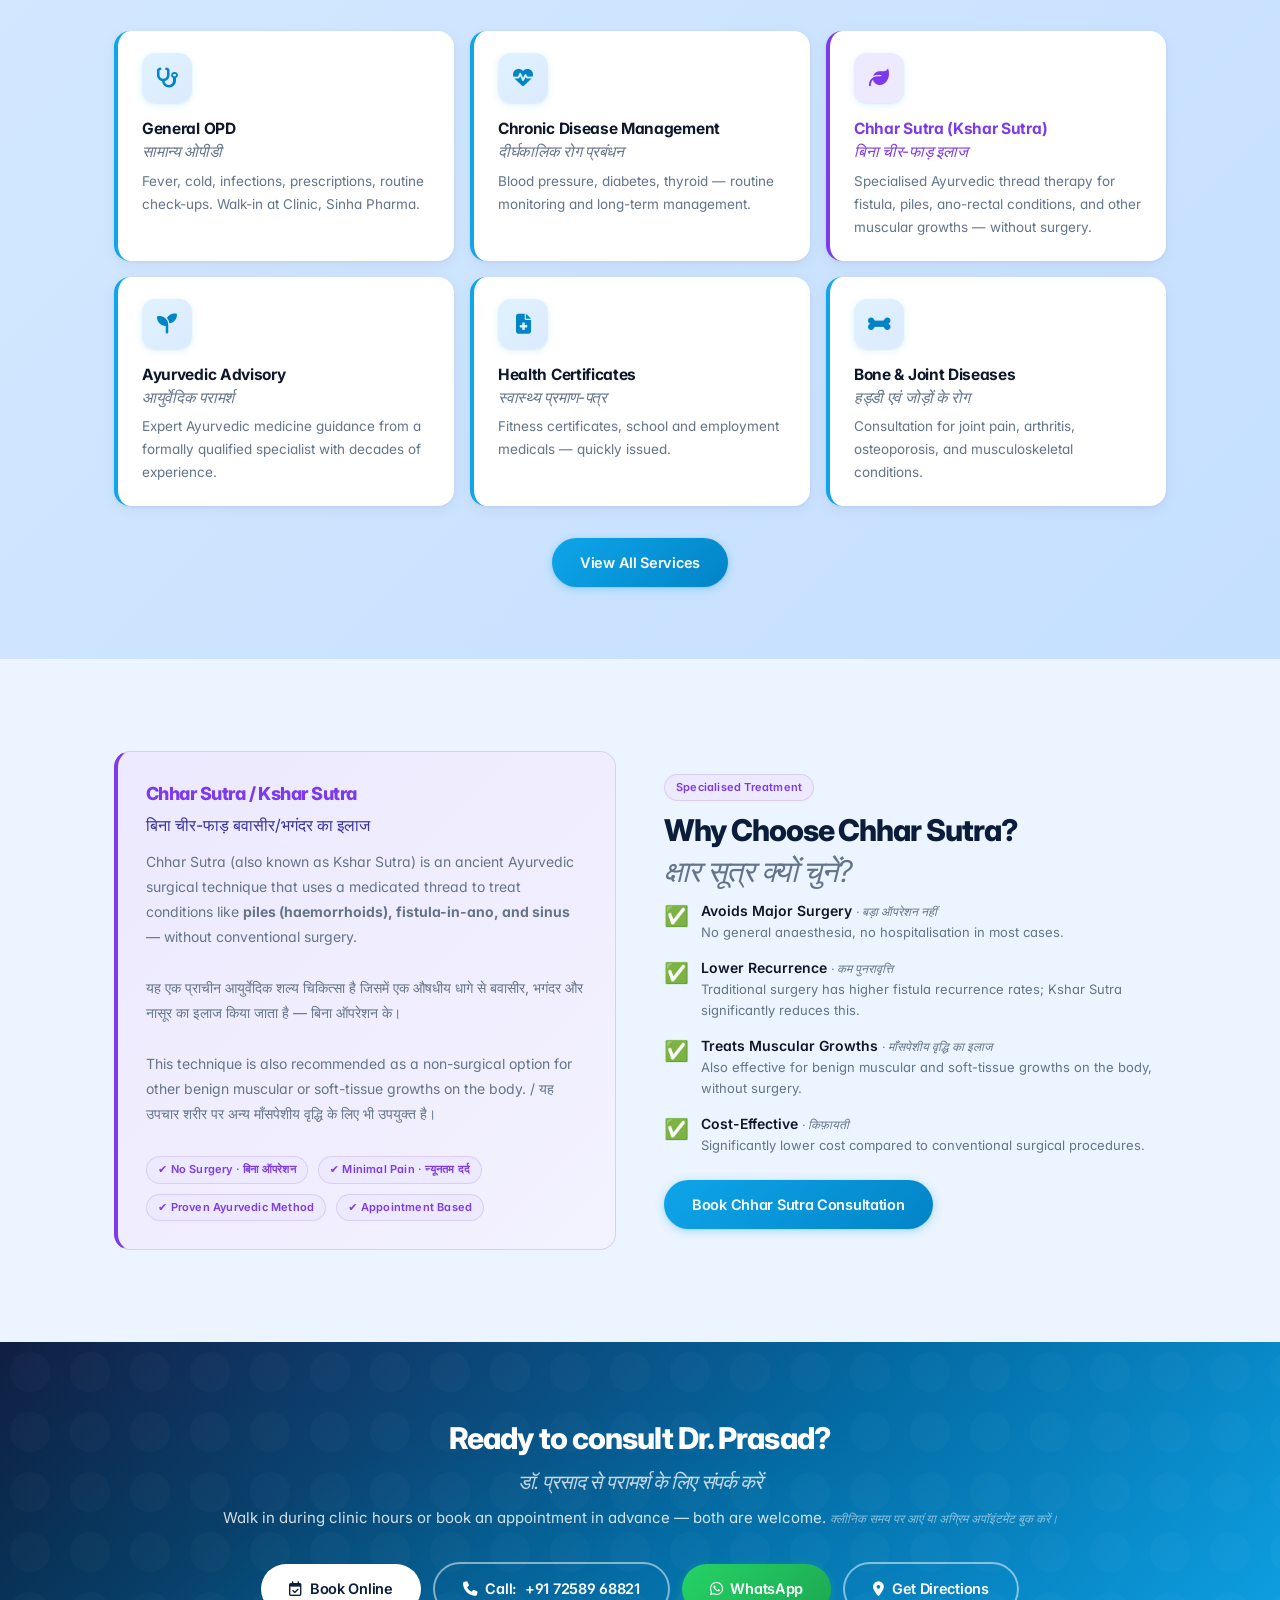
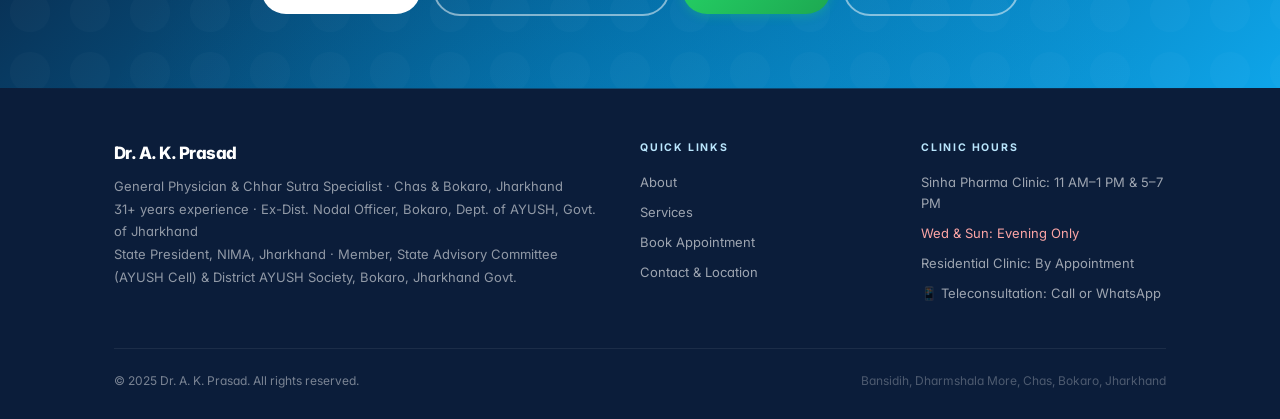
==== commit bded68ac: "Add logo, NIMA/advisory credentials, and nav tagline across all pages - Replace text nav logo with l" ====
--- a/index.html
+++ b/index.html
@@ -10,9 +10,11 @@
   <meta name="author" content="Dr. A. K. Prasad">
   <meta name="geo.region" content="IN-JH">
   <meta name="geo.placename" content="Chas, Bokaro, Jharkhand, India">
+  <link rel="canonical" href="https://drprasad.netlify.app/" />
   <!-- Open Graph -->
   <meta property="og:type" content="website">
   <meta property="og:locale" content="en_IN">
+  <meta property="og:url" content="https://drprasad.netlify.app/">
   <meta property="og:title" content="Dr. A. K. Prasad — General Physician & Chhar Sutra Specialist | Chas & Bokaro">
   <meta property="og:description" content="31+ years experience. Ex-Dist. Nodal Officer, AYUSH, Govt. of Jharkhand. Clinic at Bansidih, Dharmshala More, Chas. Walk-in & appointments available.">
   <!-- og:image: add when photo is available: <meta property="og:image" content="images/og-banner.jpg"> -->
@@ -61,14 +63,14 @@
   </script>
   <!-- Google Analytics 4 ─────────────────────────────────────────
        SETUP: analytics.google.com → Admin → Create property (free)
-       Copy your Measurement ID and replace G-XXXXXXXXXX below (×2)
+       Copy your Measurement ID and replace G-ET2RMZLPTC below (×2)
   ──────────────────────────────────────────────────────────────── -->
-  <script async src="https://www.googletagmanager.com/gtag/js?id=G-XXXXXXXXXX"></script>
+  <script async src="https://www.googletagmanager.com/gtag/js?id=G-ET2RMZLPTC"></script>
   <script>
     window.dataLayer = window.dataLayer || [];
     function gtag(){dataLayer.push(arguments);}
     gtag('js', new Date());
-    gtag('config', 'G-XXXXXXXXXX', { send_page_view: true });
+    gtag('config', 'G-ET2RMZLPTC', { send_page_view: true });
   </script>
 </head>
 <body>
@@ -77,8 +79,10 @@
 <nav class="nav" role="navigation" aria-label="Main navigation">
   <div class="nav-inner">
     <a href="index.html" class="nav-logo">
-      <span class="name">Dr. A. K. Prasad</span>
-      <span class="tagline">General Physician · Chas &amp; Bokaro</span>
+      <div class="nav-logo-crop">
+        <img src="images/logo2.png" alt="Dr. A. K. Prasad — General Physician, Chas &amp; Bokaro" class="nav-logo-img">
+      </div>
+      <span class="nav-logo-tagline">Care · Compassion · Commitment</span>
     </a>
     <ul class="nav-links" role="list">
       <li><a href="index.html">Home</a></li>
@@ -433,7 +437,7 @@
     <div class="footer-grid">
       <div class="footer-brand">
         <div class="name">Dr. A. K. Prasad</div>
-        <p class="desc">General Physician &amp; Chhar Sutra Specialist · Chas &amp; Bokaro, Jharkhand<br>31+ years experience · Ex-Dist. Nodal Officer, Bokaro, Dept. of AYUSH, Govt. of Jharkhand</p>
+        <p class="desc">General Physician &amp; Chhar Sutra Specialist · Chas &amp; Bokaro, Jharkhand<br>31+ years experience · Ex-Dist. Nodal Officer, Bokaro, Dept. of AYUSH, Govt. of Jharkhand<br>State President, NIMA, Jharkhand · Member, State Advisory Committee (AYUSH Cell) &amp; District AYUSH Society, Bokaro, Jharkhand Govt.</p>
       </div>
       <div class="footer-col">
         <h4>Quick Links</h4>
--- a/css/style.css
+++ b/css/style.css
@@ -40,7 +40,7 @@
   --ease-spring: cubic-bezier(0.34, 1.56, 0.64, 1);
 
   --font:   'Inter', -apple-system, BlinkMacSystemFont, 'Segoe UI', system-ui, sans-serif;
-  --nav-h:  68px;
+  --nav-h:  88px;
 }
 
 /* --- Reset -------------------------------------------------- */
@@ -79,7 +79,25 @@
   padding: 0 24px;
   display: flex; align-items: center; justify-content: space-between; gap: 16px;
 }
-.nav-logo { display: flex; flex-direction: column; text-decoration: none; }
+.nav-logo { display: flex; flex-direction: column; align-items: center; text-decoration: none; gap: 2px; }
+.nav-logo-crop {
+  height: 64px;
+  overflow: hidden;
+}
+.nav-logo-img {
+  height: 80px;
+  width: auto;
+  display: block;
+}
+.nav-logo-tagline {
+  font-size: 8.5px;
+  font-weight: 500;
+  color: var(--text-muted);
+  letter-spacing: 0.12em;
+  text-transform: uppercase;
+  white-space: nowrap;
+  line-height: 1;
+}
 .nav-logo .name {
   font-size: 15.5px; font-weight: 800;
   color: var(--green-deeper);
